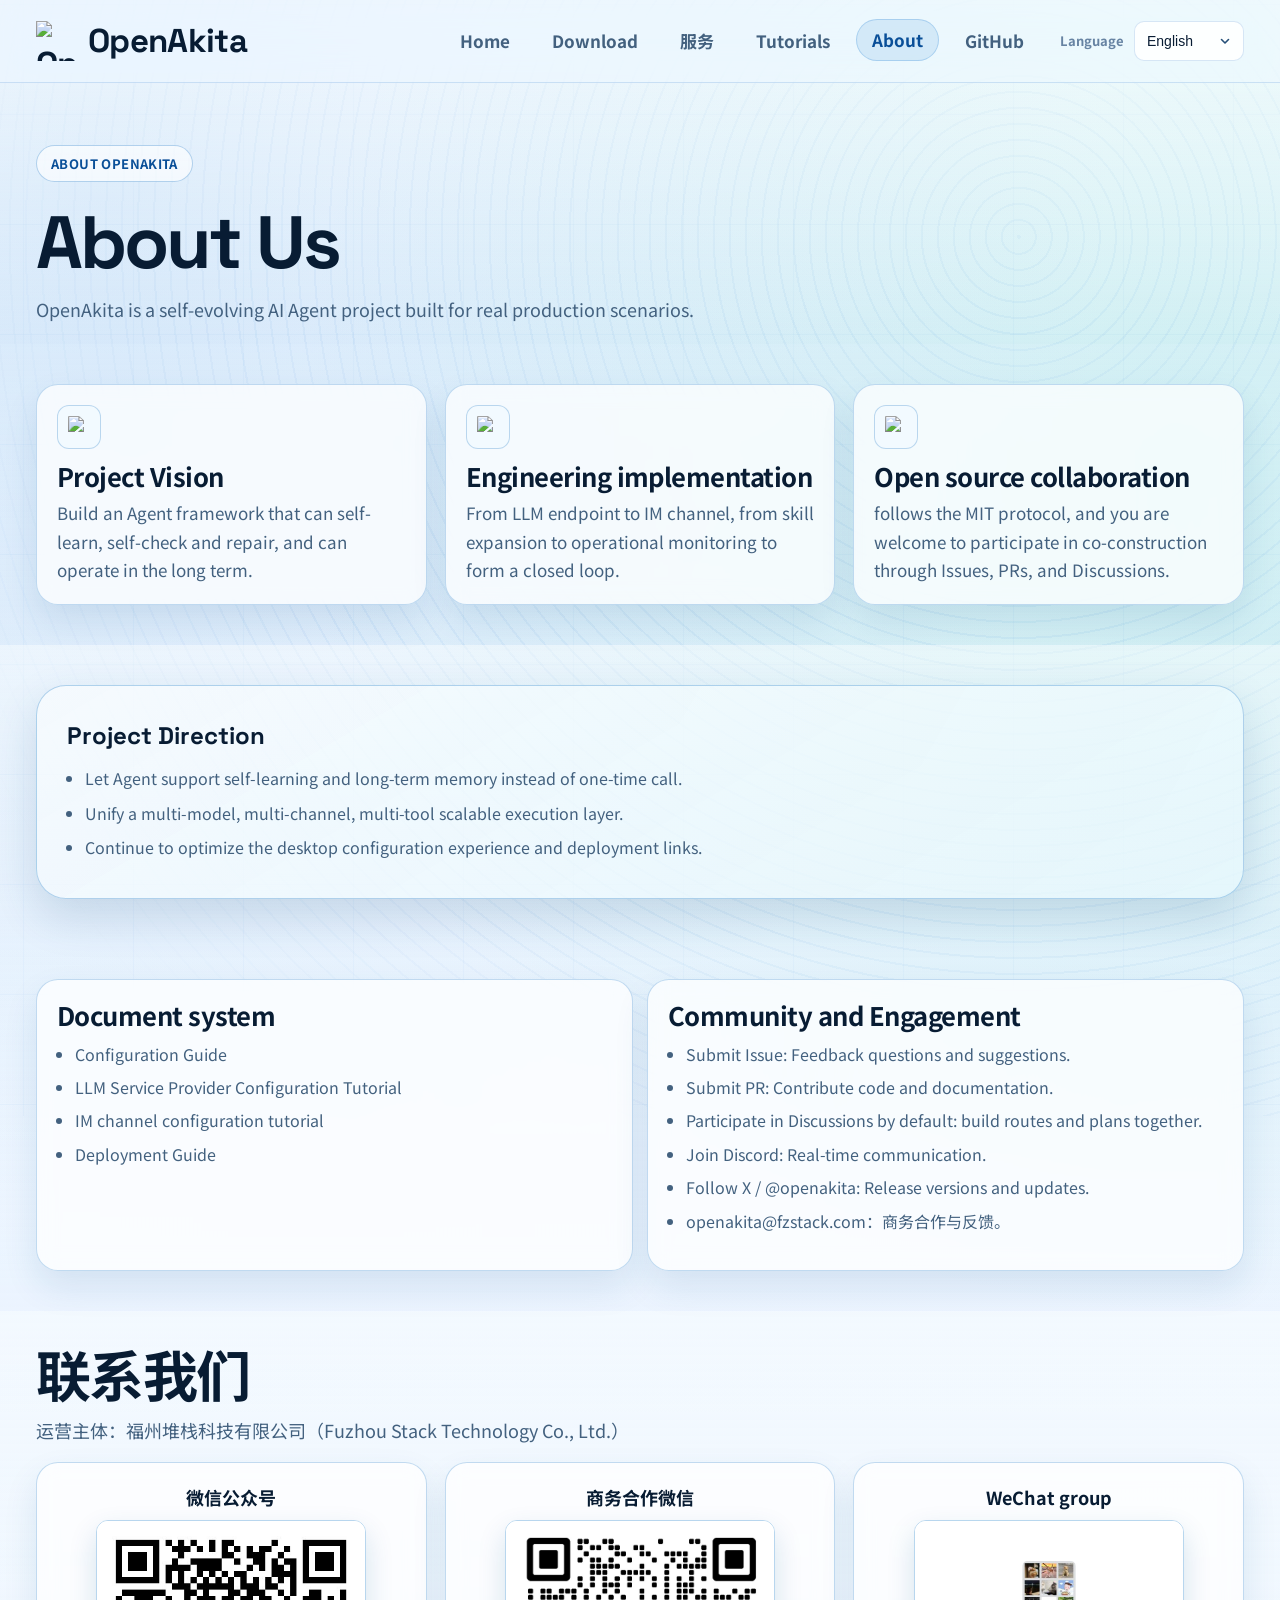
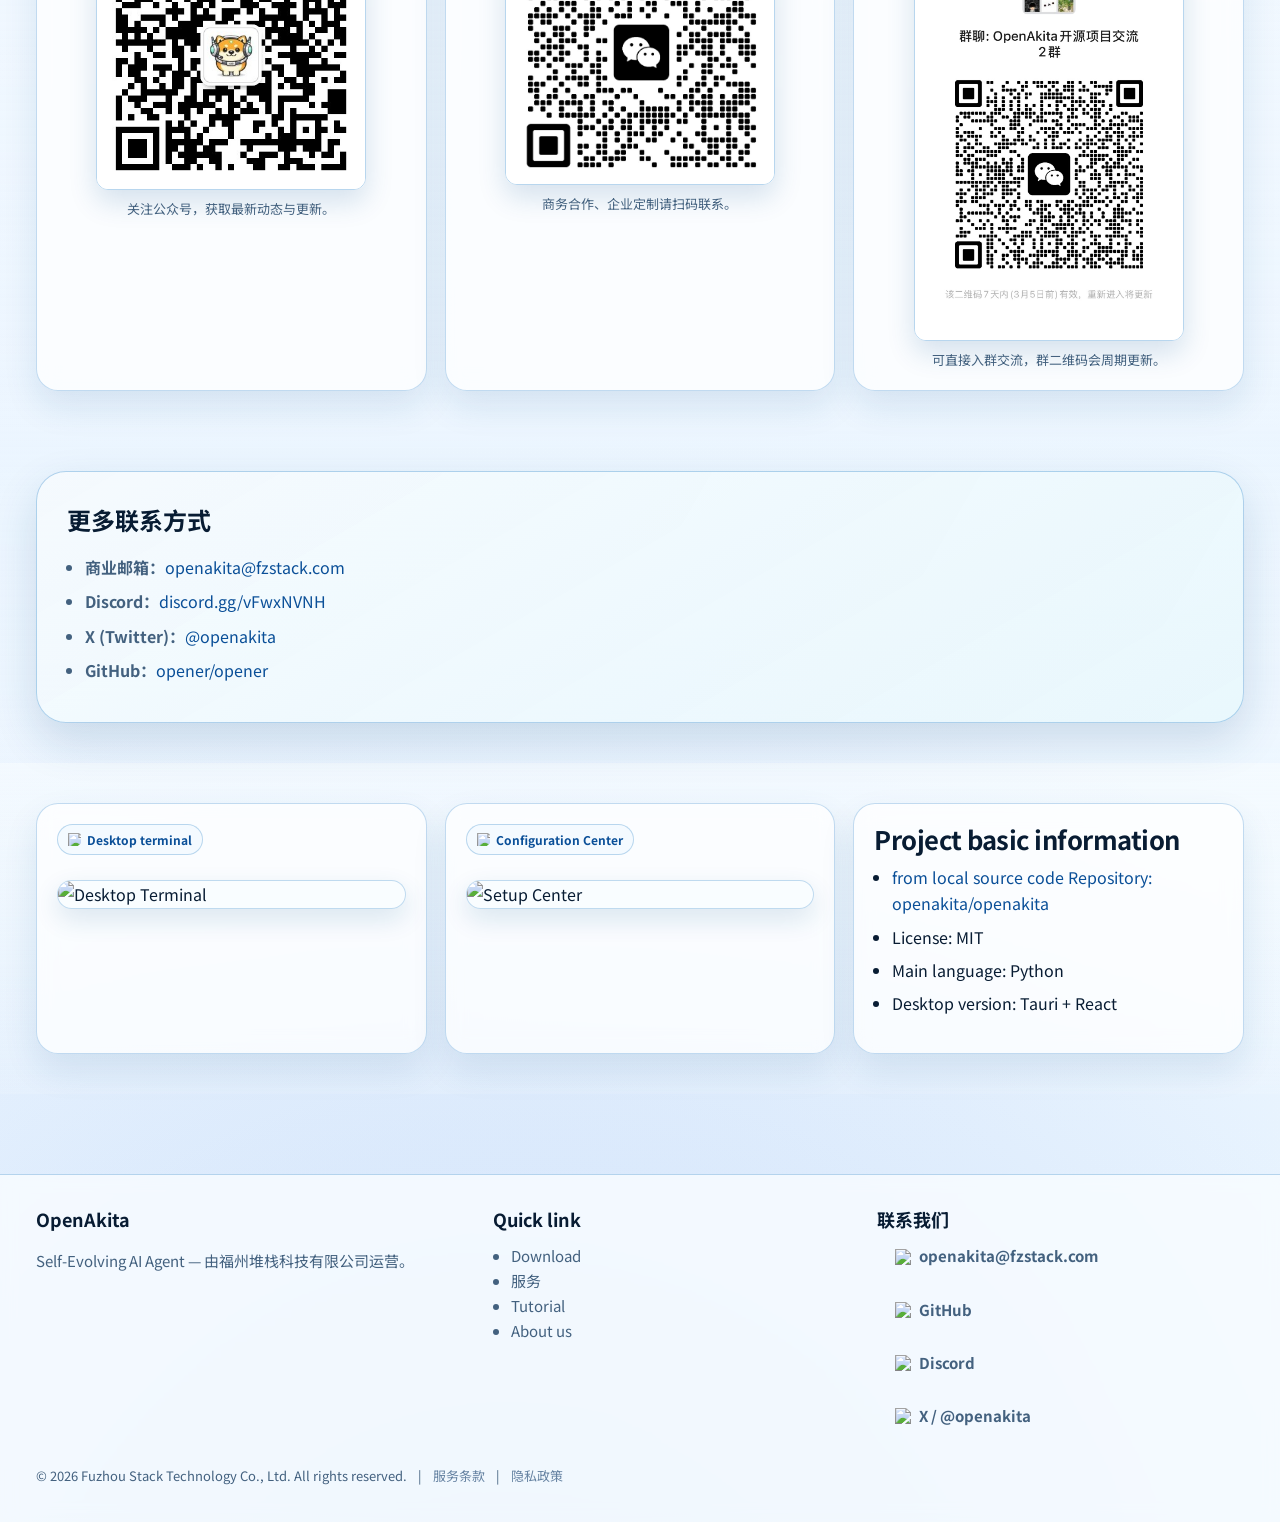
==== about/index.html @ 1293017a "feat: add services, terms, privacy pages and update site-wide nav/footer for trademark compliance Ma" ====
<!doctype html>
<html lang="zh-CN">
<head>
  <meta charset="utf-8" />
  <meta name="viewport" content="width=device-width, initial-scale=1" />
  <title>关于 OpenAkita - 自进化 AI Agent 项目</title>
  <meta name="description" content="OpenAkita 项目介绍：愿景、架构方向、开源协作方式与社区入口。由福州堆栈科技有限公司运营。" />
  <meta name="keywords" content="OpenAkita,关于我们,开源社区,Discord,X,微信,AI Agent,福州堆栈科技" />
  <meta name="robots" content="index,follow,max-image-preview:large" />
  <meta name="author" content="Fuzhou Stack Technology Co., Ltd." />
  <meta property="og:type" content="article" />
  <meta property="og:site_name" content="OpenAkita" />
  <meta property="og:title" content="关于 OpenAkita - 自进化 AI Agent 项目" />
  <meta property="og:description" content="项目愿景、工程方向、开源协作和社区联系方式。" />
  <meta property="og:url" content="https://openakita.ai/about/" />
  <meta property="og:image" content="https://openakita.ai/assets/img/logo.png" />
  <meta name="twitter:card" content="summary" />
  <meta name="twitter:title" content="About OpenAkita" />
  <meta name="twitter:description" content="Open-source self-evolving AI Agent framework and community channels." />
  <link rel="canonical" href="https://openakita.ai/about/" />
  <link rel="icon" href="../assets/img/logo.png" />
  <link rel="preconnect" href="https://fonts.googleapis.com" />
  <link rel="preconnect" href="https://fonts.gstatic.com" crossorigin />
  <link href="https://fonts.googleapis.com/css2?family=JetBrains+Mono:wght@400;500&family=Noto+Sans+SC:wght@400;500;600;700;800&family=Space+Grotesk:wght@500;600;700&display=swap" rel="stylesheet" />
  <link rel="stylesheet" href="../assets/css/styles.css" />
  <script type="application/ld+json">
    {
      "@context": "https://schema.org",
      "@type": "Organization",
      "name": "OpenAkita",
      "legalName": "Fuzhou Stack Technology Co., Ltd.",
      "url": "https://openakita.ai/",
      "email": "openakita@fzstack.com",
      "sameAs": [
        "https://github.com/openakita/openakita",
        "https://discord.gg/vFwxNVNH",
        "https://x.com/openakita"
      ]
    }
  </script>
</head>
<body data-page="about">
  <header class="site-header">
    <div class="container nav-inner">
      <a class="brand" href="/">
        <img src="../assets/img/logo.png" alt="OpenAkita" />
        <span>OpenAkita</span>
      </a>
      <button class="nav-toggle" aria-label="打开导航" aria-expanded="false">
        <img src="../assets/img/icons/menu.svg" alt="menu" />
      </button>
      <nav class="main-nav" aria-label="主导航">
        <a href="/" data-nav="home">首页</a>
        <a href="/download/" data-nav="download">下载</a>
        <a href="/services/" data-nav="services">服务</a>
        <a href="/tutorials/" data-nav="tutorials">教程</a>
        <a href="/about/" data-nav="about">关于我们</a>
        <a href="https://github.com/openakita/openakita" target="_blank" rel="noreferrer noopener">GitHub</a>
      </nav>
    </div>
  </header>

  <main>
    <section class="page-hero">
      <div class="container reveal">
        <div class="eyebrow">About OpenAkita</div>
        <h1>关于我们</h1>
        <p>OpenAkita 是一个自进化 AI Agent 项目，目标是让 Agent 在真实生产场景可部署、可协作、可持续进化。</p>
      </div>
    </section>

    <section>
      <div class="container card-grid">
        <article class="card reveal">
          <img class="card-icon" src="../assets/img/icons/llm.svg" alt="vision" />
          <h3>项目愿景</h3>
          <p>构建一个会自学习、会自检修复、长期可运营的 Agent 框架。</p>
        </article>
        <article class="card reveal">
          <img class="card-icon" src="../assets/img/icons/im.svg" alt="workflow" />
          <h3>工程化落地</h3>
          <p>从 LLM 端点到 IM 通道，从技能扩展到运行监控形成闭环。</p>
        </article>
        <article class="card reveal">
          <img class="card-icon" src="../assets/img/icons/github.svg" alt="opensource" />
          <h3>开源协作</h3>
          <p>遵循 MIT 协议，欢迎通过 Issue、PR、Discussions 参与共建。</p>
        </article>
      </div>
    </section>

    <section>
      <div class="container reveal">
        <div class="highlight-band">
          <h2 style="margin: 0; font-family: 'Space Grotesk', 'Noto Sans SC', sans-serif;">项目方向</h2>
          <ul>
            <li>让 Agent 支持自学习与长期记忆，而非一次性调用。</li>
            <li>统一多模型、多通道、多工具的可扩展执行层。</li>
            <li>持续优化桌面端配置体验与部署链路。</li>
          </ul>
        </div>
      </div>
    </section>

    <section>
      <div class="container two-col">
        <article class="card reveal">
          <h3>文档体系</h3>
          <ul class="feature-list">
            <li><a href="https://github.com/openakita/openakita/blob/main/docs/configuration-guide.md" target="_blank" rel="noreferrer noopener">配置指南</a></li>
            <li><a href="https://github.com/openakita/openakita/blob/main/docs/llm-provider-setup-tutorial.md" target="_blank" rel="noreferrer noopener">LLM 服务商配置教程</a></li>
            <li><a href="https://github.com/openakita/openakita/blob/main/docs/im-channel-setup-tutorial.md" target="_blank" rel="noreferrer noopener">IM 通道配置教程</a></li>
            <li><a href="https://github.com/openakita/openakita/blob/main/docs/deploy.md" target="_blank" rel="noreferrer noopener">部署指南</a></li>
          </ul>
        </article>
        <article class="card reveal">
          <h3>社区与参与</h3>
          <ul class="feature-list">
            <li><a href="https://github.com/openakita/openakita/issues" target="_blank" rel="noreferrer noopener">提交 Issue</a>：反馈问题与建议。</li>
            <li><a href="https://github.com/openakita/openakita/pulls" target="_blank" rel="noreferrer noopener">提交 PR</a>：贡献代码与文档。</li>
            <li><a href="https://github.com/openakita/openakita/discussions" target="_blank" rel="noreferrer noopener">参与 Discussions</a>：共建路线和方案。</li>
            <li><a href="https://discord.gg/vFwxNVNH" target="_blank" rel="noreferrer noopener">加入 Discord</a>：实时交流。</li>
            <li><a href="https://x.com/openakita" target="_blank" rel="noreferrer noopener">关注 X / @openakita</a>：发布版本和动态。</li>
            <li><a href="mailto:openakita@fzstack.com">openakita@fzstack.com</a>：商务合作与反馈。</li>
          </ul>
        </article>
      </div>
    </section>

    <section>
      <div class="container">
        <div class="section-head reveal">
          <h2>联系我们</h2>
          <p>运营主体：福州堆栈科技有限公司（Fuzhou Stack Technology Co., Ltd.）</p>
        </div>
        <div class="card-grid">
          <article class="card reveal qr-card">
            <h4>微信公众号</h4>
            <img class="qr-image" src="../assets/img/wx_fficial_accounts.jpg" alt="OpenAkita 微信公众号" loading="lazy" />
            <p>关注公众号，获取最新动态与更新。</p>
          </article>
          <article class="card reveal qr-card">
            <h4>商务合作微信</h4>
            <img class="qr-image" src="../assets/img/person_wechat.jpg" alt="OpenAkita 商务合作微信" loading="lazy" />
            <p>商务合作、企业定制请扫码联系。</p>
          </article>
          <article class="card reveal qr-card">
            <h4>微信群</h4>
            <img class="qr-image" src="../assets/img/wechat_group.jpg" alt="OpenAkita 微信群二维码" loading="lazy" />
            <p>可直接入群交流，群二维码会周期更新。</p>
          </article>
        </div>
      </div>
    </section>

    <section>
      <div class="container reveal">
        <div class="highlight-band">
          <h2 style="margin: 0 0 12px; font-family: 'Space Grotesk', 'Noto Sans SC', sans-serif;">更多联系方式</h2>
          <ul>
            <li><strong>商业邮箱：</strong><a href="mailto:openakita@fzstack.com" style="color: var(--primary-strong);">openakita@fzstack.com</a></li>
            <li><strong>Discord：</strong><a href="https://discord.gg/vFwxNVNH" target="_blank" rel="noreferrer noopener" style="color: var(--primary-strong);">discord.gg/vFwxNVNH</a></li>
            <li><strong>X (Twitter)：</strong><a href="https://x.com/openakita" target="_blank" rel="noreferrer noopener" style="color: var(--primary-strong);">@openakita</a></li>
            <li><strong>GitHub：</strong><a href="https://github.com/openakita/openakita" target="_blank" rel="noreferrer noopener" style="color: var(--primary-strong);">openakita/openakita</a></li>
          </ul>
        </div>
      </div>
    </section>

    <section>
      <div class="container card-grid">
        <article class="card reveal">
          <span class="badge"><img src="../assets/img/icons/book.svg" alt="preview" />桌面终端</span>
          <div class="media-frame" style="margin-top: 10px;">
            <img src="../assets/img/desktop_terminal.png" alt="Desktop Terminal" loading="lazy" />
          </div>
        </article>

        <article class="card reveal">
          <span class="badge"><img src="../assets/img/icons/book.svg" alt="preview" />配置中心</span>
          <div class="media-frame" style="margin-top: 10px;">
            <img src="../assets/img/setupcenter.png" alt="Setup Center" loading="lazy" />
          </div>
        </article>

        <article class="card reveal">
          <h3>项目基础信息</h3>
          <ul class="link-list">
            <li><a href="https://github.com/openakita/openakita" target="_blank" rel="noreferrer noopener">仓库：openakita/openakita</a></li>
            <li>许可协议：MIT</li>
            <li>主要语言：Python</li>
            <li>桌面端：Tauri + React</li>
          </ul>
        </article>
      </div>
    </section>
  </main>

  <footer class="site-footer">
    <div class="container footer-grid">
      <div>
        <h4>OpenAkita</h4>
        <p>Self-Evolving AI Agent — 由福州堆栈科技有限公司运营。</p>
      </div>
      <div>
        <h4>快速链接</h4>
        <ul>
          <li><a href="/download/">下载</a></li>
          <li><a href="/services/">服务</a></li>
          <li><a href="/tutorials/">教程</a></li>
          <li><a href="/about/">关于我们</a></li>
        </ul>
      </div>
      <div>
        <h4>联系我们</h4>
        <ul class="social-list">
          <li><a class="social-link" href="mailto:openakita@fzstack.com"><img src="../assets/img/icons/mail.svg" alt="Email" />openakita@fzstack.com</a></li>
          <li><a class="social-link" href="https://github.com/openakita/openakita" target="_blank" rel="noreferrer noopener"><img src="../assets/img/icons/github.svg" alt="GitHub" />GitHub</a></li>
          <li><a class="social-link" href="https://discord.gg/vFwxNVNH" target="_blank" rel="noreferrer noopener"><img src="../assets/img/icons/discord.svg" alt="Discord" />Discord</a></li>
          <li><a class="social-link" href="https://x.com/openakita" target="_blank" rel="noreferrer noopener"><img src="../assets/img/icons/x.svg" alt="X" />X / @openakita</a></li>
        </ul>
      </div>
    </div>
    <div class="container" style="margin-top: 16px; color: var(--text-muted); font-size: 13px;">
      &copy; <span data-current-year></span> Fuzhou Stack Technology Co., Ltd. All rights reserved.
      <span style="margin: 0 8px;">|</span>
      <a href="/terms/" style="color: var(--text-dim);">服务条款</a>
      <span style="margin: 0 8px;">|</span>
      <a href="/privacy/" style="color: var(--text-dim);">隐私政策</a>
    </div>
  </footer>

  <script src="../assets/js/motion.js"></script>
  <script src="../assets/js/main.js"></script>
</body>
</html>
---- assets/css/styles.css ----
:root {
  --bg-base: #eef6ff;
  --bg-soft: #f8fbff;
  --bg-card: rgba(255, 255, 255, 0.74);
  --bg-card-strong: rgba(255, 255, 255, 0.9);
  --line: rgba(102, 159, 214, 0.26);
  --line-strong: rgba(66, 140, 211, 0.48);
  --text: #081c33;
  --text-muted: #43617f;
  --text-dim: #6683a2;
  --primary: #0f6fcc;
  --primary-strong: #0a4f98;
  --accent: #00aab6;
  --accent-strong: #02828d;
  --success: #0f9d7f;
  --danger: #ca4f56;
  --radius-xs: 8px;
  --radius-sm: 12px;
  --radius-md: 16px;
  --radius-lg: 22px;
  --radius-xl: 30px;
  --shadow-soft: 0 18px 44px rgba(18, 74, 123, 0.16);
  --shadow-card: 0 16px 34px rgba(16, 78, 133, 0.11);
  --shadow-strong: 0 24px 58px rgba(12, 58, 104, 0.2);
  --container: min(1320px, calc(100% - 72px));
  --content-max: 920px;
}

* {
  box-sizing: border-box;
}

html,
body {
  margin: 0;
  padding: 0;
  min-height: 100%;
}

html {
  scroll-behavior: smooth;
  overflow-x: clip;
}

body {
  position: relative;
  overflow-x: clip;
  font-family: "Noto Sans SC", "PingFang SC", "Microsoft YaHei", sans-serif;
  line-height: 1.65;
  color: var(--text);
  background:
    radial-gradient(circle at 8% 6%, rgba(59, 143, 224, 0.22), transparent 32%),
    radial-gradient(circle at 92% 14%, rgba(17, 190, 173, 0.2), transparent 30%),
    radial-gradient(circle at 40% 108%, rgba(49, 108, 223, 0.2), transparent 34%),
    linear-gradient(168deg, #f5faff 0%, #e9f3ff 38%, #eef8ff 100%);
}

body::before,
body::after {
  content: "";
  position: fixed;
  pointer-events: none;
  inset: -24%;
}

body::before {
  z-index: -3;
  background:
    linear-gradient(rgba(50, 129, 207, 0.12) 1px, transparent 1px),
    linear-gradient(90deg, rgba(50, 129, 207, 0.12) 1px, transparent 1px);
  background-size: 110px 110px;
  opacity: 0.44;
  animation: globalGridShift 28s linear infinite;
}

body::after {
  z-index: -2;
  background: repeating-radial-gradient(circle at 70% 34%, rgba(49, 130, 212, 0.2) 0 2px, transparent 2px 16px);
  mask-image: radial-gradient(circle at 70% 34%, rgba(0, 0, 0, 0.85) 0 48%, transparent 74%);
  opacity: 0.46;
  animation: orbitLayerSpin 64s linear infinite;
}

.site-motion-canvas {
  position: fixed;
  inset: 0;
  width: 100%;
  height: 100%;
  pointer-events: none;
  z-index: -1;
  opacity: 0;
  transition: opacity 1s ease;
}

body.site-motion-ready .site-motion-canvas {
  opacity: 0.72;
}

a {
  color: inherit;
  text-decoration: none;
}

img {
  max-width: 100%;
  display: block;
}

.container {
  width: var(--container);
  margin: 0 auto;
}

.site-header {
  position: sticky;
  top: 0;
  z-index: 120;
  backdrop-filter: blur(16px) saturate(1.2);
  background: rgba(245, 251, 255, 0.72);
  border-bottom: 1px solid var(--line);
}

.nav-inner {
  min-height: 82px;
  display: flex;
  align-items: center;
  justify-content: space-between;
  gap: 20px;
}

.brand {
  display: inline-flex;
  align-items: center;
  gap: 12px;
  font-family: "Space Grotesk", "Noto Sans SC", sans-serif;
  font-size: 33px;
  letter-spacing: -0.02em;
  font-weight: 700;
}

.brand img {
  width: 40px;
  height: 40px;
}

.main-nav {
  display: flex;
  align-items: center;
  gap: 10px;
  margin-left: auto;
}

.main-nav a {
  display: inline-flex;
  align-items: center;
  justify-content: center;
  min-height: 42px;
  padding: 0 15px;
  border-radius: 999px;
  border: 1px solid transparent;
  font-size: 17px;
  color: var(--text-muted);
  font-weight: 700;
  transition: border-color 0.2s ease, background-color 0.2s ease, color 0.2s ease, transform 0.2s ease;
}

.main-nav a:hover,
.main-nav a.active {
  color: var(--primary-strong);
  background: rgba(16, 111, 198, 0.11);
  border-color: rgba(33, 125, 208, 0.24);
  transform: translateY(-1px);
}

.lang-switch {
  display: inline-flex;
  align-items: center;
  gap: 10px;
  margin-left: 10px;
}

.lang-label {
  font-size: 13px;
  color: var(--text-dim);
  font-weight: 700;
}

.lang-select {
  min-width: 110px;
  height: 40px;
  border-radius: 10px;
  border: 1px solid var(--line);
  background: rgba(255, 255, 255, 0.9);
  color: var(--text);
  font-size: 14px;
  padding: 0 36px 0 12px;
  appearance: none;
  -webkit-appearance: none;
  -moz-appearance: none;
  background-image: url("data:image/svg+xml,%3Csvg xmlns='http://www.w3.org/2000/svg' width='12' height='12' viewBox='0 0 12 12' fill='none'%3E%3Cpath d='M2.5 4.5L6 8l3.5-3.5' stroke='%23254f78' stroke-width='1.6' stroke-linecap='round' stroke-linejoin='round'/%3E%3C/svg%3E");
  background-repeat: no-repeat;
  background-position: right 12px center;
  background-size: 12px 12px;
}

.lang-select:focus {
  outline: 2px solid rgba(15, 111, 200, 0.25);
  outline-offset: 2px;
}

.nav-toggle {
  display: none;
  width: 44px;
  height: 44px;
  border-radius: 12px;
  border: 1px solid var(--line);
  background: rgba(255, 255, 255, 0.92);
  align-items: center;
  justify-content: center;
  cursor: pointer;
  padding: 0;
}

.nav-toggle img {
  width: 20px;
  height: 20px;
}

main {
  position: relative;
  z-index: 2;
  padding-bottom: 80px;
}

section {
  position: relative;
  padding: 40px 0;
}

main > section::before {
  content: "";
  position: absolute;
  left: 50%;
  top: 0;
  bottom: 0;
  width: 100vw;
  transform: translateX(-50%);
  pointer-events: none;
  z-index: -1;
}

main > section:nth-of-type(odd)::before {
  background: linear-gradient(180deg, rgba(251, 254, 255, 0.55), rgba(244, 250, 255, 0.2));
}

main > section:nth-of-type(even)::before {
  background: linear-gradient(180deg, rgba(237, 247, 255, 0.34), rgba(251, 254, 255, 0.14));
}

.hero {
  min-height: calc(100vh - 82px);
  padding: 22px 0 18px;
  display: flex;
  flex-direction: column;
  justify-content: center;
  overflow: hidden;
}

.hero::before,
.hero::after {
  content: "";
  position: absolute;
  pointer-events: none;
}

.hero::before {
  inset: -8% -6%;
  background:
    radial-gradient(circle at 12% 24%, rgba(47, 142, 230, 0.22), transparent 34%),
    radial-gradient(circle at 90% 20%, rgba(7, 178, 158, 0.18), transparent 30%);
}

.hero::after {
  left: -10%;
  right: -10%;
  bottom: -80px;
  height: 140px;
  background: linear-gradient(180deg, rgba(238, 247, 255, 0), rgba(238, 247, 255, 0.92));
}

.hero-bg {
  position: absolute;
  inset: 0;
  pointer-events: none;
  background:
    linear-gradient(rgba(56, 137, 216, 0.13) 1px, transparent 1px),
    linear-gradient(90deg, rgba(56, 137, 216, 0.13) 1px, transparent 1px);
  background-size: 150px 150px;
  opacity: 0.28;
  animation: heroGridPulse 20s linear infinite;
}

.hero-orbit {
  position: absolute;
  border-radius: 50%;
  pointer-events: none;
  border: 1px dashed rgba(36, 126, 216, 0.28);
  filter: drop-shadow(0 0 24px rgba(16, 100, 179, 0.2));
  translate: var(--parallax-x, 0px) var(--parallax-y, 0px);
}

.hero-orbit-a {
  width: min(960px, 78vw);
  height: min(960px, 78vw);
  right: -260px;
  top: -300px;
  animation: orbitLayerSpin 35s linear infinite;
}

.hero-orbit-b {
  width: min(1180px, 90vw);
  height: min(1180px, 90vw);
  right: -430px;
  top: -470px;
  border-color: rgba(0, 166, 166, 0.24);
  animation: orbitLayerSpinReverse 52s linear infinite;
}

.hero-grid {
  position: relative;
  z-index: 2;
  flex: 1;
  min-height: clamp(380px, 58vh, 640px);
  display: grid;
  grid-template-columns: 1fr;
  gap: 20px;
  align-content: center;
  align-items: center;
  justify-items: center;
  text-align: center;
}

.hero-main {
  max-width: none;
  width: 100%;
}

body[data-page="home"] .hero-main {
  display: flex;
  flex-direction: column;
  align-items: center;
  text-align: center;
}

.eyebrow {
  display: inline-flex;
  align-items: center;
  justify-content: center;
  border-radius: 999px;
  border: 1px solid rgba(20, 114, 194, 0.3);
  background: rgba(255, 255, 255, 0.63);
  color: var(--primary-strong);
  font-size: 13px;
  font-weight: 700;
  letter-spacing: 0.03em;
  text-transform: uppercase;
  padding: 7px 14px;
  margin-bottom: 10px;
}

.hero h1,
.page-hero h1 {
  margin: 16px 0;
  font-family: "Space Grotesk", "Noto Sans SC", sans-serif;
  font-size: clamp(48px, 7vw, 94px);
  line-height: 0.95;
  letter-spacing: -0.04em;
  max-width: 14ch;
  text-wrap: balance;
}

body[data-page="home"] .hero .container {
  width: var(--container);
}

body[data-page="home"] .hero-title-typing {
  max-width: none;
  width: 100%;
  max-width: min(1100px, 100%);
  display: flex;
  flex-direction: column;
  align-items: center;
  gap: 0.2em;
  font-family: "Noto Sans SC", "PingFang SC", "Microsoft YaHei", sans-serif;
  font-weight: 900;
  font-size-adjust: 0.62;
  font-size: clamp(46px, 6.5vw, 96px);
  line-height: 1;
  letter-spacing: -0.028em;
  color: #1c436b;
  text-shadow: 0 1px 0 rgba(255, 255, 255, 0.4);
  text-wrap: balance;
  margin: 18px 0 26px;
}

.hero-title-line {
  display: block;
  line-height: 1.08;
  width: 100%;
  text-align: center;
}

.hero-title-brand {
  white-space: nowrap;
  margin-bottom: 0.02em;
}

.hero-title-subline {
  margin-top: 0.02em;
  display: block;
  text-align: center;
  font-size: 0.78em;
  width: 100%;
  min-width: 0;
  box-sizing: border-box;
  padding-inline: clamp(8px, 1vw, 16px);
  white-space: normal !important;
  word-break: break-word !important;
  overflow-wrap: anywhere !important;
  max-width: 100%;
  line-height: 1.2;
}

#heroTypedTitle {
  display: inline;
  max-width: 100%;
  white-space: inherit !important;
  word-break: inherit !important;
  overflow-wrap: inherit !important;
  font-size: 1em;
  line-height: inherit;
  text-align: center;
}

.hero-slogan {
  min-height: 34px;
  margin: 8px 0 20px;
  font-family: "JetBrains Mono", "Consolas", monospace;
  font-size: clamp(14px, 1.2vw, 18px);
  color: var(--primary-strong);
  letter-spacing: 0.01em;
}

.typing-caret {
  display: inline-block;
  width: 1px;
  height: 1.05em;
  margin-left: 4px;
  vertical-align: -0.08em;
  background: var(--primary-strong);
  animation: typingCaretBlink 0.9s steps(1, end) infinite;
}

.hero-lead,
.page-hero p {
  margin: 0;
  color: var(--text-muted);
  font-size: clamp(17px, 1.8vw, 24px);
  max-width: 760px;
}

.hero-actions {
  margin-top: 24px;
  display: flex;
  flex-wrap: wrap;
  gap: 12px;
  justify-content: center;
}

body[data-page="home"] .hero-actions {
  justify-content: center;
}

.hero-kpis {
  margin-top: 20px;
  display: grid;
  grid-template-columns: repeat(4, minmax(0, 1fr));
  gap: 12px;
}

.kpi-item {
  min-height: 90px;
  border-radius: var(--radius-sm);
  border: 1px solid rgba(118, 176, 224, 0.48);
  background: rgba(255, 255, 255, 0.7);
  padding: 11px 13px;
  box-shadow: 0 10px 22px rgba(18, 91, 153, 0.1);
}

.kpi-item strong {
  display: block;
  font-family: "Space Grotesk", "Noto Sans SC", sans-serif;
  font-size: 28px;
  line-height: 1;
}

.kpi-item span {
  display: block;
  margin-top: 8px;
  color: var(--text-dim);
  font-size: 12px;
}

.btn {
  display: inline-flex;
  align-items: center;
  justify-content: center;
  gap: 8px;
  min-height: 46px;
  padding: 0 20px;
  border-radius: 999px;
  border: 1px solid transparent;
  font-size: 15px;
  font-weight: 700;
  transition: transform 0.2s ease, box-shadow 0.24s ease, border-color 0.24s ease, background-color 0.24s ease;
}

.btn img {
  width: 16px;
  height: 16px;
}

.btn-primary img,
.btn-accent img {
  filter: brightness(0) invert(1);
}

.btn:hover {
  transform: translateY(-2px);
}

.btn-primary {
  color: #fff;
  background: linear-gradient(135deg, #0d5eb5, #0b4e98);
  border-color: rgba(10, 69, 130, 0.68);
  box-shadow: 0 12px 30px rgba(12, 80, 146, 0.3);
}

.btn-primary:hover {
  box-shadow: 0 18px 36px rgba(12, 80, 146, 0.36);
}

.btn-secondary {
  color: var(--primary-strong);
  background: rgba(236, 246, 255, 0.8);
  border-color: rgba(68, 140, 210, 0.4);
  backdrop-filter: blur(6px);
}

.btn-secondary:hover {
  border-color: rgba(58, 130, 201, 0.58);
  background: rgba(231, 244, 255, 0.92);
}

.btn-accent {
  color: #fff;
  background: linear-gradient(135deg, #0d5eb5, #0b4e98);
  border-color: rgba(10, 69, 130, 0.68);
  box-shadow: 0 12px 30px rgba(12, 80, 146, 0.3);
}

.hero-scroll-hint {
  margin-top: 10px;
  display: flex;
  justify-content: center;
}

.hero-scroll-link {
  display: inline-flex;
  align-items: center;
  gap: 8px;
  border-radius: 999px;
  border: 1px solid rgba(72, 145, 215, 0.32);
  background: rgba(255, 255, 255, 0.62);
  color: var(--primary-strong);
  font-size: 14px;
  font-weight: 700;
  padding: 8px 14px;
  animation: scrollHintFloat 2.1s ease-in-out infinite;
}

.hero-scroll-link img {
  width: 14px;
  height: 14px;
  transform: rotate(90deg);
}

.hero-scroll-link:hover {
  border-color: rgba(43, 124, 203, 0.5);
}

.hero-panel {
  border-radius: var(--radius-xl);
  border: 1px solid rgba(120, 176, 222, 0.56);
  background: linear-gradient(145deg, rgba(255, 255, 255, 0.76), rgba(242, 249, 255, 0.8));
  backdrop-filter: blur(12px);
  box-shadow: var(--shadow-soft);
  padding: 28px;
}

.hero-panel h3 {
  margin: 0 0 12px;
  font-family: "Space Grotesk", "Noto Sans SC", sans-serif;
  font-size: clamp(30px, 2.6vw, 42px);
  line-height: 1;
  letter-spacing: -0.02em;
}

.hero-panel p {
  margin: 0;
  color: var(--text-muted);
  font-size: 20px;
  line-height: 1.6;
}

.release-link-wrap {
  margin-top: 12px;
}

.release-link {
  text-decoration: underline;
  text-underline-offset: 3px;
  color: var(--primary-strong);
  font-weight: 700;
}

.panel-note-title {
  margin-top: 18px !important;
  color: var(--text);
  font-size: 17px;
  font-weight: 800;
}

.panel-checklist {
  margin: 8px 0 0;
  padding-left: 18px;
  color: var(--text-muted);
  font-size: 14px;
}

.panel-checklist li {
  margin: 8px 0;
}

.page-hero {
  padding-top: 62px;
  padding-bottom: 20px;
}

.page-hero h1 {
  font-size: clamp(38px, 5.8vw, 74px);
  max-width: 18ch;
}

.page-hero p {
  font-size: clamp(16px, 1.4vw, 22px);
}

.section-head {
  margin-bottom: 16px;
}

.section-head h2 {
  margin: 0;
  font-family: "Space Grotesk", "Noto Sans SC", sans-serif;
  font-size: clamp(34px, 4.3vw, 62px);
  line-height: 1;
  letter-spacing: -0.03em;
}

.section-head p {
  margin: 10px 0 0;
  color: var(--text-muted);
  font-size: 18px;
}

.card-grid {
  display: grid;
  grid-template-columns: repeat(3, minmax(0, 1fr));
  gap: 18px;
}
.card-stack {
  display: flex;
  flex-direction: column;
  gap: 18px;
}

.card,
.highlight-band,
.hero-panel {
  position: relative;
  overflow: hidden;
  --glow-x: 50%;
  --glow-y: 50%;
}

.card::after,
.highlight-band::after,
.hero-panel::after {
  content: "";
  position: absolute;
  inset: -1px;
  pointer-events: none;
  border-radius: inherit;
  background: radial-gradient(560px circle at var(--glow-x) var(--glow-y), rgba(116, 190, 255, 0.28), transparent 68%);
  opacity: 0;
  transition: opacity 0.3s ease;
}

.card.is-interacting::after,
.highlight-band.is-interacting::after,
.hero-panel.is-interacting::after {
  opacity: 1;
}

.card {
  border-radius: var(--radius-lg);
  border: 1px solid rgba(122, 176, 221, 0.45);
  background: var(--bg-card);
  backdrop-filter: blur(10px);
  box-shadow: var(--shadow-card);
  padding: 20px;
  transition: transform 0.24s ease, box-shadow 0.26s ease, border-color 0.26s ease;
}

.card:hover {
  transform: translateY(-6px);
  border-color: rgba(67, 145, 218, 0.54);
  box-shadow: 0 24px 44px rgba(14, 77, 132, 0.2);
}

.card h3 {
  margin: 0 0 8px;
  font-size: clamp(24px, 2vw, 31px);
  line-height: 1.18;
  letter-spacing: -0.02em;
}

.card p {
  margin: 0;
  font-size: 17px;
  color: var(--text-muted);
}

.card .meta {
  margin-top: 12px;
  color: var(--primary-strong);
  font-size: 14px;
  font-weight: 700;
}

.card .actions {
  margin-top: 16px;
  display: flex;
  flex-wrap: wrap;
  gap: 10px;
}

.card-icon {
  width: 44px;
  height: 44px;
  padding: 10px;
  border-radius: 12px;
  border: 1px solid rgba(119, 173, 219, 0.46);
  background: rgba(242, 250, 255, 0.9);
  margin-bottom: 12px;
}

.highlight-band {
  border-radius: var(--radius-xl);
  border: 1px solid rgba(111, 171, 218, 0.52);
  background:
    linear-gradient(150deg, rgba(255, 255, 255, 0.76), rgba(238, 249, 255, 0.72)),
    linear-gradient(120deg, rgba(94, 183, 242, 0.14), rgba(86, 227, 206, 0.12));
  box-shadow: var(--shadow-soft);
  padding: 30px;
}

.highlight-band ul {
  margin: 10px 0 0;
  padding-left: 18px;
  color: var(--text-muted);
}

.highlight-band li {
  margin: 8px 0;
}

.quickstart-band {
  display: grid;
  grid-template-columns: minmax(0, 1.08fr) minmax(0, 0.92fr);
  gap: 20px;
  align-items: center;
}

.quickstart-title {
  margin: 0;
  font-family: "Space Grotesk", "Noto Sans SC", sans-serif;
  font-size: clamp(34px, 4.4vw, 62px);
  line-height: 1;
  letter-spacing: -0.03em;
}

.quickstart-list {
  margin: 14px 0 0;
  padding-left: 20px;
  display: grid;
  gap: 10px;
}

.quickstart-list li {
  color: var(--text-muted);
  font-size: 17px;
}

.quickstart-list strong {
  color: var(--text);
  font-size: 18px;
  margin-right: 6px;
}

.quickstart-media {
  min-height: 390px;
  border-radius: var(--radius-lg);
  border: 1px solid rgba(116, 170, 216, 0.52);
  background: rgba(247, 252, 255, 0.9);
  overflow: hidden;
}

.quickstart-media img {
  width: 100%;
  height: 100%;
  object-fit: cover;
  object-position: center top;
}

.media-frame {
  border-radius: var(--radius-md);
  border: 1px solid rgba(122, 175, 220, 0.45);
  background: rgba(248, 253, 255, 0.86);
  overflow: hidden;
  box-shadow: 0 10px 26px rgba(14, 84, 145, 0.14);
}

.home-feature-grid .card {
  min-height: 210px;
}

.home-link-grid .card {
  min-height: 250px;
}

.notice {
  border-left: 4px solid var(--accent);
  border-radius: var(--radius-sm);
  padding: 12px 14px;
  margin: 14px 0;
  background: rgba(219, 251, 245, 0.72);
  color: #095f5e;
}

.tutorial-section .notice {
  margin: 20px 0;
}

.tutorial-section .table-wrap {
  margin: 20px 0;
}

.table-wrap {
  overflow-x: auto;
  border-radius: var(--radius-md);
  border: 1px solid rgba(120, 177, 223, 0.46);
  background: rgba(255, 255, 255, 0.84);
  box-shadow: 0 10px 24px rgba(15, 80, 137, 0.12);
}

table {
  width: 100%;
  border-collapse: collapse;
  min-width: 700px;
}

th,
td {
  text-align: left;
  padding: 12px 13px;
  border-bottom: 1px solid rgba(136, 187, 228, 0.24);
  font-size: 15px;
}

th {
  background: rgba(228, 242, 255, 0.86);
  color: var(--primary-strong);
  font-weight: 800;
}

.code-block {
  position: relative;
  border-radius: var(--radius-md);
  border: 1px solid rgba(100, 153, 201, 0.44);
  background: linear-gradient(160deg, #f4f9ff 0%, #e9f3ff 100%);
  color: #153752;
  padding: 14px;
  font-family: "JetBrains Mono", "Consolas", monospace;
  font-size: 13px;
  line-height: 1.6;
  overflow-x: auto;
}

.code-block code {
  white-space: pre;
}

.code-copy-btn {
  position: absolute;
  top: 8px;
  right: 8px;
  border-radius: 999px;
  border: 1px solid rgba(117, 175, 222, 0.52);
  background: rgba(255, 255, 255, 0.88);
  color: var(--primary-strong);
  font-size: 12px;
  font-weight: 700;
  padding: 4px 12px;
  cursor: pointer;
  opacity: 0;
  transition: opacity 0.2s ease;
  pointer-events: none;
}

.code-block:hover .code-copy-btn {
  opacity: 1;
  pointer-events: auto;
}

.code-copy-btn:hover {
  border-color: rgba(68, 146, 218, 0.56);
}

.code-copy-btn[data-state="copied"],
.code-copy-btn[data-state="failed"] {
  opacity: 1;
  pointer-events: auto;
}

.code-copy-btn[data-state="copied"] {
  border-color: rgba(41, 180, 143, 0.52);
  color: #0f8d6a;
  background: rgba(230, 255, 247, 0.9);
}

.code-copy-btn[data-state="failed"] {
  border-color: rgba(208, 104, 104, 0.52);
  color: #a63d40;
  background: rgba(255, 244, 244, 0.9);
}

.platform-grid {
  margin-top: 14px;
  display: grid;
  gap: 10px;
}

.platform-link {
  display: flex;
  align-items: center;
  gap: 10px;
  border-radius: 12px;
  border: 1px solid rgba(116, 171, 218, 0.42);
  background: rgba(247, 253, 255, 0.84);
  padding: 11px 12px;
  transition: border-color 0.22s ease, transform 0.22s ease, background-color 0.22s ease;
}

.platform-link:hover {
  transform: translateY(-2px);
  border-color: rgba(76, 146, 216, 0.5);
  background: rgba(255, 255, 255, 0.96);
}

/* Recommended platform (auto-detected OS) */
.platform-link.recommended {
  border-color: rgba(25, 118, 210, 0.7);
  background: rgba(227, 242, 253, 0.9);
  box-shadow: 0 0 0 2px rgba(25, 118, 210, 0.15);
  position: relative;
  transform: scale(1.03);
}
.platform-link.recommended::after {
  content: "\63a8\8350";
  position: absolute;
  top: -8px;
  right: 10px;
  background: #1976d2;
  color: #fff;
  font-size: 10px;
  padding: 1px 8px;
  border-radius: 8px;
  font-weight: 600;
}

/* ── Download channel sections ── */
.download-channel {
  padding: 20px;
  border-radius: 12px;
  border: 1px solid var(--border, #e0e0e0);
  background: var(--bg-alt, #f8f9fa);
}
.channel-header {
  display: flex;
  align-items: center;
  gap: 10px;
  flex-wrap: wrap;
  margin-bottom: 14px;
}
.channel-badge {
  display: inline-block;
  padding: 3px 12px;
  border-radius: 20px;
  font-size: 12px;
  font-weight: 700;
  letter-spacing: 0.02em;
}
.channel-dev {
  background: linear-gradient(135deg, #1976d2, #2196f3);
  color: #fff;
}
.channel-release {
  background: linear-gradient(135deg, #2e7d32, #43a047);
  color: #fff;
}
.channel-version {
  font-size: 14px;
  font-weight: 600;
  color: var(--text, #1a1a1a);
}
.channel-date {
  font-size: 12px;
  color: var(--text-muted, #888);
}
.channel-buttons {
  margin-bottom: 12px;
}
.download-btn {
  display: inline-flex;
  flex-direction: column;
  align-items: center;
  gap: 2px;
  padding: 14px 36px;
  border-radius: 10px;
  font-weight: 600;
  text-decoration: none;
  transition: transform 0.2s, box-shadow 0.2s;
  cursor: pointer;
}
.download-btn:hover {
  transform: translateY(-2px);
}
.download-btn-primary {
  background: linear-gradient(135deg, #0d5eb5, #1976d2);
  color: #fff;
  box-shadow: 0 6px 20px rgba(13, 94, 181, 0.3);
}
.download-btn-primary:hover {
  box-shadow: 0 10px 28px rgba(13, 94, 181, 0.4);
}
.download-btn-release {
  background: linear-gradient(135deg, #2e7d32, #388e3c);
  color: #fff;
  box-shadow: 0 6px 20px rgba(46, 125, 50, 0.3);
}
.download-btn-release:hover {
  box-shadow: 0 10px 28px rgba(46, 125, 50, 0.4);
}
.download-btn-os {
  font-size: 15px;
}
.download-btn-meta {
  font-size: 11px;
  opacity: 0.85;
}
.channel-platforms {
  display: flex;
  gap: 8px;
  flex-wrap: wrap;
  font-size: 12px;
}
.channel-platforms a {
  color: var(--primary, #1976d2);
  text-decoration: none;
  padding: 4px 10px;
  border-radius: 6px;
  border: 1px solid var(--border, #e0e0e0);
  background: rgba(255,255,255,0.8);
  transition: background 0.2s, border-color 0.2s;
}
.channel-platforms a:hover {
  background: rgba(25, 118, 210, 0.08);
  border-color: rgba(25, 118, 210, 0.4);
}

.platform-icon {
  width: 32px;
  height: 32px;
  border-radius: 8px;
  border: 1px solid rgba(113, 169, 216, 0.48);
  background: rgba(239, 248, 255, 0.92);
  display: inline-flex;
  align-items: center;
  justify-content: center;
  flex-shrink: 0;
}

.platform-icon img {
  width: 16px;
  height: 16px;
}

.platform-meta {
  min-width: 0;
  display: grid;
  gap: 2px;
}

.platform-meta strong {
  font-size: 14px;
  color: var(--text);
}

.platform-meta span {
  color: var(--text-dim);
  font-size: 12px;
  white-space: nowrap;
  overflow: hidden;
  text-overflow: ellipsis;
}

.step-list {
  display: grid;
  gap: 12px;
}

.step {
  display: grid;
  grid-template-columns: 44px 1fr;
  gap: 12px;
  border-radius: var(--radius-md);
  border: 1px solid rgba(118, 176, 223, 0.44);
  background: rgba(255, 255, 255, 0.86);
  padding: 14px;
}

.step .index {
  width: 44px;
  height: 44px;
  border-radius: 50%;
  border: 1px solid rgba(73, 146, 215, 0.45);
  background: rgba(232, 244, 255, 0.95);
  color: var(--primary-strong);
  font-family: "Space Grotesk", "Noto Sans SC", sans-serif;
  font-size: 22px;
  font-weight: 700;
  display: flex;
  align-items: center;
  justify-content: center;
}

.step h4 {
  margin: 2px 0 5px;
  font-size: 22px;
}

.step p {
  margin: 0;
  color: var(--text-muted);
  font-size: 16px;
}

.tutorial-shell {
  display: grid;
  grid-template-columns: 264px 1fr;
  gap: 20px;
  align-items: start;
}

.side-nav {
  position: sticky;
  top: 98px;
  border-radius: var(--radius-lg);
  border: 1px solid rgba(119, 177, 223, 0.46);
  background: rgba(255, 255, 255, 0.82);
  backdrop-filter: blur(10px);
  padding: 14px;
  box-shadow: 0 14px 30px rgba(16, 85, 146, 0.12);
}

.side-nav h3 {
  margin: 2px 0 10px;
  font-size: 20px;
}

.side-nav a {
  display: block;
  padding: 8px 9px;
  border-radius: 9px;
  color: var(--text-muted);
  font-size: 15px;
}

.side-nav a:hover {
  background: rgba(237, 247, 255, 0.92);
  color: var(--primary-strong);
}

.tutorial-section {
  margin-top: 16px;
  scroll-margin-top: 104px;
}

section[id] {
  scroll-margin-top: 104px;
}

.tutorial-section h2,
.tutorial-section h3 {
  letter-spacing: -0.02em;
}

.tutorial-grid {
  display: grid;
  grid-template-columns: repeat(2, minmax(0, 1fr));
  gap: 14px;
  margin-top: 12px;
}

.tutorial-panel {
  border-radius: var(--radius-md);
  border: 1px solid rgba(119, 175, 220, 0.45);
  background: rgba(255, 255, 255, 0.84);
  padding: 13px;
}

.tutorial-panel h4 {
  margin: 0 0 6px;
  font-size: 17px;
}

.tutorial-panel p {
  margin: 0;
  color: var(--text-muted);
  font-size: 14px;
}

.tutorial-link-panel {
  display: block;
  border-radius: var(--radius-md);
  text-decoration: none;
  color: inherit;
  transition: transform 0.2s ease;
  width: 100%;
  padding: 0;
  border: 0;
  background: transparent;
  text-align: left;
  cursor: pointer;
}

.tutorial-link-panel:hover {
  transform: translateY(-2px);
}

.tutorial-link-panel:hover .tutorial-panel {
  border-color: rgba(43, 124, 203, 0.62);
}

.tutorial-link-panel:focus-visible {
  outline: 2px solid rgba(43, 124, 203, 0.6);
  outline-offset: 2px;
}

.tutorial-link-panel .tutorial-panel {
  position: relative;
  padding-right: 52px;
}

.tutorial-link-arrow {
  position: absolute;
  top: 50%;
  right: 14px;
  transform: translateY(-50%);
  display: inline-flex;
  align-items: center;
  justify-content: center;
}

.tutorial-link-arrow img {
  width: 14px;
  height: 14px;
}

.setup-drawer-backdrop {
  position: fixed;
  inset: 0;
  background: rgba(10, 30, 54, 0.44);
  opacity: 0;
  pointer-events: none;
  transition: opacity 0.24s ease;
  z-index: 70;
}

.setup-drawer-backdrop.is-open {
  opacity: 1;
  pointer-events: auto;
}

.setup-drawer {
  position: fixed;
  top: 0;
  left: 0;
  height: 100vh;
  width: min(94vw, 1180px);
  background: linear-gradient(180deg, rgba(247, 252, 255, 0.99), rgba(239, 248, 255, 0.98));
  border-right: 1px solid rgba(117, 175, 221, 0.46);
  box-shadow: 18px 0 52px rgba(8, 50, 90, 0.22);
  transform: translateX(-104%);
  transition: transform 0.28s ease;
  z-index: 71;
  display: grid;
  grid-template-rows: auto 1fr;
}

.setup-drawer.is-open {
  transform: translateX(0);
}

.setup-drawer-head {
  display: flex;
  align-items: center;
  justify-content: space-between;
  gap: 14px;
  padding: 16px 18px;
  border-bottom: 1px solid rgba(117, 175, 221, 0.35);
  background: rgba(252, 255, 255, 0.85);
}

.setup-drawer-title {
  margin: 0;
  font-size: 22px;
}

.setup-drawer-close {
  width: 38px;
  height: 38px;
  border-radius: 10px;
  border: 1px solid rgba(117, 175, 221, 0.56);
  background: rgba(255, 255, 255, 0.95);
  color: var(--primary-strong);
  font-size: 24px;
  line-height: 1;
  cursor: pointer;
}

.setup-drawer-body {
  min-height: 0;
  display: grid;
  grid-template-columns: 230px minmax(0, 1fr);
}

.setup-drawer-nav {
  border-right: 1px solid rgba(117, 175, 221, 0.3);
  padding: 14px 12px;
  overflow: auto;
  background: rgba(243, 250, 255, 0.85);
}

.setup-drawer-nav a {
  display: block;
  border-radius: 10px;
  padding: 9px 10px;
  color: var(--primary-strong);
  text-decoration: none;
  font-weight: 700;
  margin-bottom: 6px;
}

.setup-drawer-nav a:hover {
  background: rgba(221, 239, 255, 0.9);
}

.setup-drawer-nav a.setup-nav-l1 {
  font-size: 14px;
  font-weight: 800;
}

.setup-drawer-nav a.setup-nav-l2 {
  font-size: 13px;
  font-weight: 700;
  padding-left: 18px;
  color: #2f577b;
}

.setup-drawer-nav a.setup-nav-l3 {
  font-size: 12px;
  font-weight: 600;
  padding-left: 28px;
  color: #476b8e;
}

.setup-drawer-content {
  min-height: 0;
  overflow: auto;
  padding: 16px;
}

.setup-drawer-content section {
  scroll-margin-top: 12px;
  margin-bottom: 18px;
}

.setup-drawer-content h3 {
  margin: 0 0 10px;
  font-size: 26px;
  line-height: 1.15;
  letter-spacing: -0.02em;
  color: var(--text);
}

.setup-drawer-content h4 {
  margin: 0 0 8px;
  font-size: 20px;
  line-height: 1.2;
  color: var(--primary-strong);
}

.setup-drawer-content h5 {
  margin: 0 0 6px;
  font-size: 16px;
  line-height: 1.3;
  color: #385d81;
}

.setup-drawer-content .tutorial-shot {
  margin: 14px 0 18px;
}

.setup-drawer-open {
  overflow: hidden;
}

@media (max-width: 900px) {
  .setup-drawer {
    width: 100vw;
    max-width: 100vw;
  }

  .setup-drawer-body {
    grid-template-columns: 1fr;
    grid-template-rows: auto 1fr;
  }

  .setup-drawer-nav {
    border-right: 0;
    border-bottom: 1px solid rgba(117, 175, 221, 0.3);
    display: flex;
    gap: 6px;
    overflow-x: auto;
    padding: 10px 12px;
  }

  .setup-drawer-nav a {
    white-space: nowrap;
    margin-bottom: 0;
  }
}

.image-placeholder {
  margin-top: 10px;
  border-radius: 14px;
  border: 1px dashed rgba(65, 141, 211, 0.56);
  background:
    linear-gradient(145deg, rgba(245, 252, 255, 0.95), rgba(233, 246, 255, 0.88)),
    repeating-linear-gradient(45deg, rgba(49, 129, 206, 0.06), rgba(49, 129, 206, 0.06) 12px, rgba(49, 129, 206, 0.02) 12px, rgba(49, 129, 206, 0.02) 24px);
  min-height: 210px;
  padding: 14px;
  display: grid;
  place-content: center;
  text-align: center;
  color: var(--text-dim);
}

.image-placeholder strong {
  display: block;
  color: var(--primary-strong);
  font-size: 17px;
  margin-bottom: 4px;
}

.image-placeholder span {
  font-size: 13px;
}

.tutorial-shot {
  margin: 20px 0;
  border-radius: 14px;
  border: 1px solid rgba(119, 175, 220, 0.45);
  background: rgba(255, 255, 255, 0.9);
  overflow: hidden;
}

.tutorial-shot img {
  display: block;
  width: 100%;
  height: auto;
  background: #f3f8fc;
}

.tutorial-shot figcaption {
  padding: 10px 12px;
  font-size: 13px;
  color: var(--text-dim);
  border-top: 1px solid rgba(119, 175, 220, 0.32);
}

.feature-list,
.checklist,
.link-list {
  margin-top: 10px;
  padding-left: 18px;
}

.feature-list,
.checklist {
  color: var(--text-muted);
}

.feature-list li,
.checklist li,
.link-list li {
  margin: 7px 0;
}

.link-list a {
  color: var(--primary-strong);
}

.faq-list {
  margin-top: 12px;
  display: grid;
  gap: 10px;
}

.faq-item {
  border-radius: 12px;
  border: 1px solid rgba(120, 173, 218, 0.46);
  background: rgba(255, 255, 255, 0.84);
  padding: 12px;
}

.faq-item h4 {
  margin: 0 0 4px;
  font-size: 15px;
}

.faq-item p {
  margin: 0;
  color: var(--text-muted);
  font-size: 14px;
}

.video-block {
  border-radius: var(--radius-md);
  border: 1px dashed rgba(84, 155, 219, 0.56);
  background: rgba(244, 251, 255, 0.86);
  padding: 16px;
}

.video-embed {
  position: relative;
  width: 100%;
  aspect-ratio: 16 / 9;
  border-radius: var(--radius-sm);
  border: 1px solid rgba(117, 175, 221, 0.44);
  background: linear-gradient(150deg, #f4fbff, #e6f2ff);
  color: var(--text-dim);
  display: flex;
  align-items: center;
  justify-content: center;
  text-align: center;
  padding: 20px;
  overflow: hidden;
}

.video-embed iframe {
  width: 100%;
  height: 100%;
  border: 0;
}

.two-col {
  display: grid;
  grid-template-columns: repeat(2, minmax(0, 1fr));
  gap: 14px;
}

.badge {
  display: inline-flex;
  align-items: center;
  gap: 6px;
  border-radius: 999px;
  border: 1px solid rgba(114, 172, 218, 0.46);
  background: rgba(243, 250, 255, 0.9);
  color: var(--primary-strong);
  font-size: 12px;
  font-weight: 700;
  padding: 5px 10px;
}

.badge img {
  width: 13px;
  height: 13px;
}

.social-list {
  list-style: none;
  margin: 10px 0 0;
  padding: 0;
  display: grid;
  gap: 8px;
}

.social-list li {
  margin: 0;
}

.social-link {
  display: inline-flex;
  align-items: center;
  gap: 8px;
  color: var(--text);
  font-weight: 700;
}

.social-link img {
  width: 16px;
  height: 16px;
}

.contact-grid {
  display: grid;
  grid-template-columns: repeat(2, minmax(0, 1fr));
  gap: 14px;
}

.qr-card {
  text-align: center;
}

.qr-card h4 {
  margin: 0 0 8px;
  font-size: 18px;
}

.qr-card p {
  margin: 8px 0 0;
  color: var(--text-muted);
  font-size: 13px;
}

.qr-image {
  margin: 0 auto;
  width: min(100%, 270px);
  border-radius: 12px;
  border: 1px solid rgba(112, 172, 220, 0.48);
  box-shadow: 0 12px 28px rgba(15, 83, 143, 0.16);
}

.site-footer {
  position: relative;
  z-index: 2;
  border-top: 1px solid rgba(111, 170, 217, 0.48);
  background: rgba(249, 253, 255, 0.8);
  backdrop-filter: blur(8px);
  padding: 30px 0 36px;
}

.footer-grid {
  display: grid;
  grid-template-columns: 1.2fr 1fr 1fr;
  gap: 16px;
}

.footer-grid h4 {
  margin: 0 0 10px;
  font-size: 18px;
}

.footer-grid p,
.footer-grid li,
.footer-grid a {
  color: var(--text-muted);
  font-size: 15px;
}

.footer-grid ul {
  margin: 0;
  padding-left: 18px;
}

.reveal {
  opacity: 0;
  transform: translateY(24px);
  transition: opacity 0.52s ease, transform 0.52s ease;
}

.reveal.is-visible {
  opacity: 1;
  transform: translateY(0);
}

body[data-page="home"] .home-section .reveal {
  opacity: 0;
  transform: translateY(46px) scale(0.9);
  filter: blur(3px);
  transition:
    opacity 0.58s ease,
    transform 0.74s cubic-bezier(0.16, 1, 0.3, 1),
    filter 0.58s ease;
  transition-delay: var(--reveal-delay, 0ms);
}

body[data-page="home"] .home-section .reveal.is-visible {
  opacity: 1;
  transform: translateY(0) scale(1);
  filter: blur(0);
}

@keyframes globalGridShift {
  0% {
    transform: translate3d(0, 0, 0);
    background-position: 0 0, 0 0;
  }
  50% {
    transform: translate3d(1.2%, 0.7%, 0);
    background-position: 22px 14px, 22px 14px;
  }
  100% {
    transform: translate3d(0, 0, 0);
    background-position: 0 0, 0 0;
  }
}

@keyframes orbitLayerSpin {
  from { transform: rotate(0deg); }
  to { transform: rotate(360deg); }
}

@keyframes orbitLayerSpinReverse {
  from { transform: rotate(360deg); }
  to { transform: rotate(0deg); }
}

@keyframes heroGridPulse {
  0%,
  100% {
    opacity: 0.24;
    transform: translateX(0);
  }
  50% {
    opacity: 0.35;
    transform: translateX(-10px);
  }
}

@keyframes typingCaretBlink {
  0%,
  49% {
    opacity: 1;
  }
  50%,
  100% {
    opacity: 0;
  }
}

@keyframes scrollHintFloat {
  0%,
  100% {
    transform: translateY(0);
  }
  50% {
    transform: translateY(5px);
  }
}

@media (max-width: 1200px) {
  :root {
    --container: min(1320px, calc(100% - 56px));
  }

  .hero h1 {
    font-size: clamp(42px, 6.6vw, 78px);
    line-height: 0.98;
  }

  .hero-lead,
  .page-hero p {
    font-size: clamp(16px, 1.6vw, 20px);
  }

  .hero-panel p {
    font-size: 18px;
  }

  .section-head h2 {
    font-size: clamp(30px, 3.8vw, 52px);
  }

  .card h3 {
    font-size: clamp(22px, 1.8vw, 27px);
  }
}

@media (max-width: 980px) {
  .hero-grid,
  .tutorial-shell,
  .footer-grid,
  .card-grid,
  .two-col,
  .contact-grid,
  .tutorial-grid,
  .quickstart-band {
    grid-template-columns: 1fr;
  }

  .hero {
    min-height: auto;
    padding: 44px 0 30px;
  }

  .hero h1,
  .page-hero h1 {
    max-width: 100%;
    line-height: 1.03;
  }

  body[data-page="home"] .hero-title-typing {
    font-size: clamp(38px, 8.4vw, 64px);
    gap: 0.16em;
    line-height: 1;
    letter-spacing: -0.024em;
    margin: 16px 0 22px;
  }

  .hero-slogan {
    margin: 8px 0 18px;
  }

  .hero-actions {
    margin-top: 20px;
  }

  .hero-kpis {
    grid-template-columns: repeat(2, minmax(0, 1fr));
  }

  .hero-panel {
    padding: 22px;
  }

  .side-nav {
    position: static;
  }

  .quickstart-media {
    min-height: 300px;
  }

  .home-feature-grid .card,
  .home-link-grid .card {
    min-height: auto;
  }
}

@media (max-width: 780px) {
  :root {
    --container: min(1320px, calc(100% - 26px));
  }

  .nav-toggle {
    display: inline-flex;
  }

  .main-nav {
    position: absolute;
    top: 82px;
    left: 0;
    right: 0;
    display: none;
    flex-direction: column;
    align-items: flex-start;
    gap: 6px;
    padding: 12px 14px 16px;
    background: rgba(245, 251, 255, 0.96);
    border-bottom: 1px solid rgba(113, 171, 217, 0.46);
  }

  .main-nav.open {
    display: flex;
  }

  .main-nav a {
    width: 100%;
    justify-content: flex-start;
  }

  .lang-switch {
    width: 100%;
    margin: 2px 0 6px;
    padding: 0 2px;
  }

  .lang-label {
    min-width: 34px;
  }

  .lang-select {
    width: 100%;
  }

  .hero-bg {
    opacity: 0.2;
    background-size: 80px 80px;
  }

  .hero-orbit {
    display: none;
  }

  .hero h1,
  .page-hero h1 {
    font-size: clamp(34px, 11.2vw, 52px);
    line-height: 1.08;
  }

  body[data-page="home"] .hero .container {
    width: var(--container);
  }

  body[data-page="home"] .hero-title-typing {
    font-size: clamp(24px, 7.4vw, 32px);
    gap: 0.14em;
    line-height: 1;
    letter-spacing: -0.012em;
    margin: 14px 0 18px;
  }

  .hero-slogan {
    margin: 6px 0 14px;
  }

  .hero-actions {
    margin-top: 16px;
  }

  .hero-kpis {
    grid-template-columns: 1fr;
  }

  .kpi-item strong {
    font-size: 24px;
  }

  .btn {
    width: 100%;
  }

  .card,
  .highlight-band,
  .hero-panel,
  .step,
  .tutorial-panel {
    border-radius: 15px;
  }

  .quickstart-media {
    min-height: 220px;
  }

  .section-head h2 {
    font-size: clamp(28px, 9.8vw, 40px);
  }

  .step h4 {
    font-size: 18px;
  }

  .step p,
  .card p,
  .hero-lead,
  .page-hero p,
  .section-head p {
    font-size: 15px;
  }
}

/* ══════════════════════════════════════════════════════════════
   Download page — install method tabs, platform selector,
   channel cards, arch overlay, history, release notes
   ══════════════════════════════════════════════════════════════ */

/* ── Install method tabs ── */
.install-tabs {
  display: flex;
  gap: 4px;
  justify-content: center;
  background: rgba(255, 255, 255, 0.06);
  border: 1px solid var(--border, #e0e0e0);
  border-radius: var(--radius-lg, 14px);
  padding: 4px;
  margin-bottom: 32px;
}
.install-tab {
  display: inline-flex;
  align-items: center;
  gap: 8px;
  padding: 10px 24px;
  border: none;
  border-radius: var(--radius-md, 10px);
  background: transparent;
  color: var(--text-muted, #888);
  font-size: 15px;
  font-weight: 600;
  cursor: pointer;
  transition: background 0.2s, color 0.2s;
}
.install-tab:hover {
  background: rgba(255, 255, 255, 0.1);
  color: var(--text, #1a1a1a);
}
.install-tab.active {
  background: var(--primary, #0f6fcc);
  color: #fff;
  box-shadow: 0 2px 8px rgba(15, 111, 204, 0.25);
}
.install-tab svg {
  flex-shrink: 0;
}

/* ── Platform selector ── */
.platform-selector {
  display: flex;
  gap: 8px;
  justify-content: center;
  flex-wrap: wrap;
  margin-bottom: 28px;
}
.platform-btn {
  display: inline-flex;
  align-items: center;
  gap: 8px;
  padding: 10px 20px;
  border: 1px solid var(--border, #e0e0e0);
  border-radius: var(--radius-md, 10px);
  background: rgba(255, 255, 255, 0.06);
  color: var(--text-muted, #888);
  font-size: 14px;
  font-weight: 500;
  cursor: pointer;
  transition: all 0.2s;
}
.platform-btn:hover {
  border-color: var(--primary, #0f6fcc);
  color: var(--text, #1a1a1a);
  background: rgba(15, 111, 204, 0.06);
}
.platform-btn.active {
  border-color: var(--primary, #0f6fcc);
  background: rgba(15, 111, 204, 0.1);
  color: var(--primary, #0f6fcc);
  font-weight: 600;
  box-shadow: 0 0 0 1px var(--primary, #0f6fcc);
}
.platform-btn svg {
  flex-shrink: 0;
  opacity: 0.7;
}
.platform-btn.active svg {
  opacity: 1;
}

/* ── Channel cards grid ── */
.channel-cards {
  display: grid;
  grid-template-columns: repeat(3, 1fr);
  gap: 16px;
  margin-bottom: 24px;
}
.channel-card {
  padding: 24px;
  border-radius: var(--radius-lg, 14px);
  border: 1px solid var(--border, #e0e0e0);
  background: var(--bg-alt, #f8f9fa);
  display: flex;
  flex-direction: column;
  transition: border-color 0.2s, box-shadow 0.2s;
}
.channel-card:hover {
  border-color: var(--primary, #0f6fcc);
  box-shadow: 0 4px 16px rgba(15, 111, 204, 0.1);
}
.channel-card[data-channel="release"] {
  border-color: rgba(15, 111, 204, 0.3);
}
.channel-card-empty {
  opacity: 0.5;
  pointer-events: none;
}
.channel-card-header {
  display: flex;
  align-items: center;
  gap: 8px;
  margin-bottom: 8px;
}
.channel-badge {
  display: inline-block;
  padding: 3px 12px;
  border-radius: 20px;
  font-size: 12px;
  font-weight: 700;
  letter-spacing: 0.02em;
}
.badge-release {
  background: linear-gradient(135deg, #1976d2, #2196f3);
  color: #fff;
}
.badge-prerelease {
  background: linear-gradient(135deg, #e65100, #ff9800);
  color: #fff;
}
.badge-dev {
  background: linear-gradient(135deg, #6a1b9a, #ab47bc);
  color: #fff;
}
.channel-recommend {
  font-size: 11px;
  font-weight: 700;
  color: var(--primary, #0f6fcc);
  border: 1px solid currentColor;
  padding: 1px 8px;
  border-radius: 10px;
}
.channel-card-version {
  font-size: 22px;
  font-weight: 700;
  font-family: "JetBrains Mono", "Space Grotesk", monospace;
  color: var(--text, #1a1a1a);
  margin-bottom: 2px;
}
.channel-card-date {
  font-size: 12px;
  color: var(--text-muted, #888);
  margin-bottom: 12px;
}
.channel-card-desc {
  font-size: 13px;
  color: var(--text-muted, #888);
  line-height: 1.6;
  margin-bottom: 16px;
  flex: 1;
}
.channel-card-actions {
  margin-bottom: 8px;
}
.channel-dl-btn {
  width: 100%;
  text-align: center;
  justify-content: center;
  font-size: 14px;
  padding: 12px 16px !important;
}
.macos-arch-buttons {
  display: flex;
  flex-direction: column;
  gap: 8px;
}
.dl-size {
  font-size: 11px;
  opacity: 0.8;
  margin-left: 6px;
}
.channel-card-all-arch {
  display: inline-block;
  font-size: 12px;
  color: var(--primary, #0f6fcc);
  text-decoration: none;
  cursor: pointer;
  text-align: center;
}
.channel-card-all-arch:hover {
  text-decoration: underline;
}
.channel-card-active {
  outline: 2px solid var(--primary, #0f6fcc);
  outline-offset: -2px;
}
.channel-loading {
  font-size: 13px;
  color: var(--text-muted, #888);
}
.channel-unavailable {
  font-size: 13px;
  color: var(--text-muted, #888);
  font-style: italic;
}
.channel-ios-hint {
  font-size: 13px;
  color: var(--text-muted, #888);
  font-style: italic;
}

/* ── Arch detail overlay ── */
.arch-detail-overlay {
  position: fixed;
  inset: 0;
  z-index: 1000;
  background: rgba(0, 0, 0, 0.5);
  display: flex;
  align-items: center;
  justify-content: center;
  padding: 20px;
}
.arch-detail-panel {
  background: var(--bg, #fff);
  border-radius: var(--radius-lg, 14px);
  width: 100%;
  max-width: 520px;
  max-height: 80vh;
  overflow-y: auto;
  box-shadow: 0 16px 48px rgba(0, 0, 0, 0.2);
}
.arch-detail-header {
  display: flex;
  align-items: center;
  justify-content: space-between;
  padding: 20px 24px 12px;
  border-bottom: 1px solid var(--border, #e0e0e0);
}
.arch-detail-header h3 {
  font-size: 16px;
  font-weight: 700;
  margin: 0;
}
.arch-detail-close {
  background: none;
  border: none;
  font-size: 24px;
  color: var(--text-muted, #888);
  cursor: pointer;
  padding: 0 4px;
  line-height: 1;
}
.arch-detail-close:hover {
  color: var(--text, #1a1a1a);
}
.arch-detail-body {
  padding: 16px 24px 24px;
}
.arch-platform-tabs {
  display: flex;
  gap: 6px;
  margin-bottom: 14px;
  flex-wrap: wrap;
}
.arch-platform-tab {
  padding: 5px 14px;
  border-radius: 999px;
  border: 1px solid var(--border, #ddd);
  background: transparent;
  font-size: 13px;
  font-weight: 500;
  color: var(--text-muted, #666);
  cursor: pointer;
  transition: all 0.2s ease;
}
.arch-platform-tab:hover {
  border-color: var(--primary, #0f6fcc);
  color: var(--primary, #0f6fcc);
}
.arch-platform-tab.active {
  background: var(--primary, #0f6fcc);
  border-color: var(--primary, #0f6fcc);
  color: #fff;
}
.arch-empty {
  color: var(--text-muted, #888);
  font-size: 14px;
  text-align: center;
  padding: 24px 0;
}
.arch-list {
  display: flex;
  flex-direction: column;
  gap: 6px;
}
.arch-item {
  display: grid;
  grid-template-columns: 1fr auto;
  align-items: center;
  gap: 2px 10px;
  padding: 10px 14px;
  border-radius: var(--radius-md, 10px);
  border: 1px solid var(--border, #e0e0e0);
  text-decoration: none;
  color: var(--text, #1a1a1a);
  transition: border-color 0.2s, background 0.2s;
}
.arch-item:hover {
  border-color: var(--primary, #0f6fcc);
  background: rgba(15, 111, 204, 0.05);
}
.arch-name {
  font-weight: 600;
  font-size: 13px;
}
.arch-file {
  font-size: 11px;
  color: var(--text-muted, #888);
  grid-column: 1 / -1;
  overflow: hidden;
  text-overflow: ellipsis;
  white-space: nowrap;
}
.arch-size {
  font-size: 12px;
  color: var(--text-muted, #888);
  text-align: right;
}

/* ── Notes modal (history changelog popup) ── */
.notes-modal-overlay {
  position: fixed;
  inset: 0;
  z-index: 1000;
  background: rgba(0, 0, 0, 0.5);
  display: flex;
  align-items: center;
  justify-content: center;
  padding: 20px;
}
.notes-modal-panel {
  background: #fff;
  border-radius: var(--radius-lg, 14px);
  width: 100%;
  max-width: 680px;
  max-height: 80vh;
  display: flex;
  flex-direction: column;
  box-shadow: 0 16px 48px rgba(0, 0, 0, 0.2);
}
.notes-modal-header {
  display: flex;
  align-items: center;
  justify-content: space-between;
  padding: 20px 24px 12px;
  border-bottom: 1px solid var(--border, #e0e0e0);
  flex-shrink: 0;
}
.notes-modal-header h3 {
  font-size: 18px;
  font-weight: 700;
  margin: 0;
}
.notes-modal-close {
  background: none;
  border: none;
  font-size: 24px;
  color: var(--text-muted, #888);
  cursor: pointer;
  padding: 0 4px;
  line-height: 1;
}
.notes-modal-close:hover {
  color: var(--text, #1a1a1a);
}
.notes-modal-body {
  padding: 16px 24px 24px;
  overflow-y: auto;
  font-size: 14px;
  line-height: 1.7;
  color: var(--text, #1a1a1a);
}
.notes-modal-body h1,
.notes-modal-body h2,
.notes-modal-body h3 {
  margin-top: 20px;
  margin-bottom: 8px;
}
.notes-modal-body h2 { font-size: 16px; }
.notes-modal-body h3 { font-size: 15px; }
.notes-modal-body ul {
  padding-left: 20px;
}
.notes-modal-body li {
  margin-bottom: 4px;
}
.notes-modal-body code {
  font-family: "JetBrains Mono", monospace;
  font-size: 13px;
  padding: 2px 6px;
  border-radius: 4px;
  background: rgba(0, 0, 0, 0.06);
}
.notes-modal-body a {
  color: var(--primary, #0f6fcc);
}

/* ── Release notes ── */
.release-notes-section {
  margin-bottom: 32px;
  padding: 24px;
  border: 1px solid var(--border, #e0e0e0);
  border-radius: var(--radius-lg, 14px);
  background: var(--bg-alt, #f8f9fa);
}
.release-notes-title {
  font-size: 18px;
  font-weight: 700;
  margin-bottom: 16px;
}
.release-notes-content {
  font-size: 14px;
  line-height: 1.7;
  color: var(--text, #1a1a1a);
}
.release-notes-content h1,
.release-notes-content h2,
.release-notes-content h3 {
  margin-top: 20px;
  margin-bottom: 8px;
}
.release-notes-content h2 { font-size: 16px; }
.release-notes-content h3 { font-size: 15px; }
.release-notes-content ul {
  padding-left: 20px;
}
.release-notes-content li {
  margin-bottom: 4px;
}
.release-notes-content code {
  font-family: "JetBrains Mono", monospace;
  font-size: 13px;
  padding: 2px 6px;
  border-radius: 4px;
  background: rgba(0, 0, 0, 0.06);
}
.release-notes-content a {
  color: var(--primary, #0f6fcc);
}

/* ── Version history ── */
.version-history {
  margin-bottom: 32px;
  border: 1px solid var(--border, #e0e0e0);
  border-radius: var(--radius-md, 10px);
  overflow: hidden;
}
.version-history summary {
  padding: 14px 20px;
  font-size: 15px;
  font-weight: 600;
  cursor: pointer;
  background: var(--bg-alt, #f8f9fa);
  color: var(--text, #1a1a1a);
}
.version-history-content {
  padding: 16px 20px;
}
.history-channel {
  margin-bottom: 20px;
}
.history-channel:last-child {
  margin-bottom: 0;
}
.history-channel-label {
  font-size: 13px;
  font-weight: 700;
  color: var(--text-muted, #888);
  text-transform: uppercase;
  letter-spacing: 0.05em;
  margin-bottom: 8px;
  padding-bottom: 6px;
  border-bottom: 1px solid var(--border, #e0e0e0);
}
.history-list {
  display: flex;
  flex-direction: column;
  gap: 4px;
}
.history-item {
  display: flex;
  align-items: center;
  gap: 12px;
  padding: 10px 12px;
  border-radius: 8px;
  transition: background 0.15s;
}
.history-item:hover {
  background: rgba(15, 111, 204, 0.04);
}
.history-version {
  font-family: "JetBrains Mono", monospace;
  font-size: 14px;
  font-weight: 600;
  color: var(--text, #1a1a1a);
  min-width: 100px;
}
.history-channel-tag {
  display: inline-block;
  font-size: 11px;
  font-weight: 700;
  padding: 2px 10px;
  border-radius: 20px;
  letter-spacing: 0.02em;
  white-space: nowrap;
}
.history-channel-tag.badge-release {
  background: linear-gradient(135deg, #1976d2, #2196f3);
  color: #fff;
}
.history-channel-tag.badge-prerelease {
  background: linear-gradient(135deg, #e65100, #ff9800);
  color: #fff;
}
.history-channel-tag.badge-dev {
  background: linear-gradient(135deg, #6a1b9a, #ab47bc);
  color: #fff;
}
.history-date {
  font-size: 13px;
  color: var(--text-muted, #888);
  min-width: 90px;
}
.history-platforms {
  font-size: 12px;
  color: var(--text-muted, #888);
  flex: 1;
}
.history-dl-btn,
.history-notes-btn {
  padding: 4px 12px;
  border: 1px solid var(--border, #e0e0e0);
  border-radius: 6px;
  background: transparent;
  color: var(--primary, #0f6fcc);
  font-size: 12px;
  font-weight: 500;
  cursor: pointer;
  transition: background 0.15s, border-color 0.15s;
  white-space: nowrap;
}
.history-dl-btn:hover,
.history-notes-btn:hover {
  background: rgba(15, 111, 204, 0.08);
  border-color: var(--primary, #0f6fcc);
}

/* ── Tab panel visibility ── */
.tab-panel {
  animation: fadeInPanel 0.25s ease;
}
@keyframes fadeInPanel {
  from { opacity: 0; transform: translateY(8px); }
  to { opacity: 1; transform: translateY(0); }
}

/* ── Download page responsive ── */
@media (max-width: 768px) {
  .install-tabs {
    flex-wrap: wrap;
  }
  .install-tab {
    flex: 1;
    min-width: 80px;
    padding: 8px 12px;
    font-size: 13px;
    justify-content: center;
  }
  .channel-cards {
    grid-template-columns: 1fr;
  }
  .platform-selector {
    gap: 6px;
  }
  .platform-btn {
    padding: 8px 14px;
    font-size: 13px;
  }
  .history-item {
    flex-wrap: wrap;
    gap: 6px;
  }
  .history-platforms {
    width: 100%;
    order: 10;
  }
  .arch-detail-panel {
    max-width: 100%;
  }
}

@media (prefers-reduced-motion: reduce) {
  html {
    scroll-behavior: auto;
  }

  *,
  *::before,
  *::after {
    animation-duration: 0.001ms !important;
    animation-iteration-count: 1 !important;
    transition-duration: 0.001ms !important;
  }
}
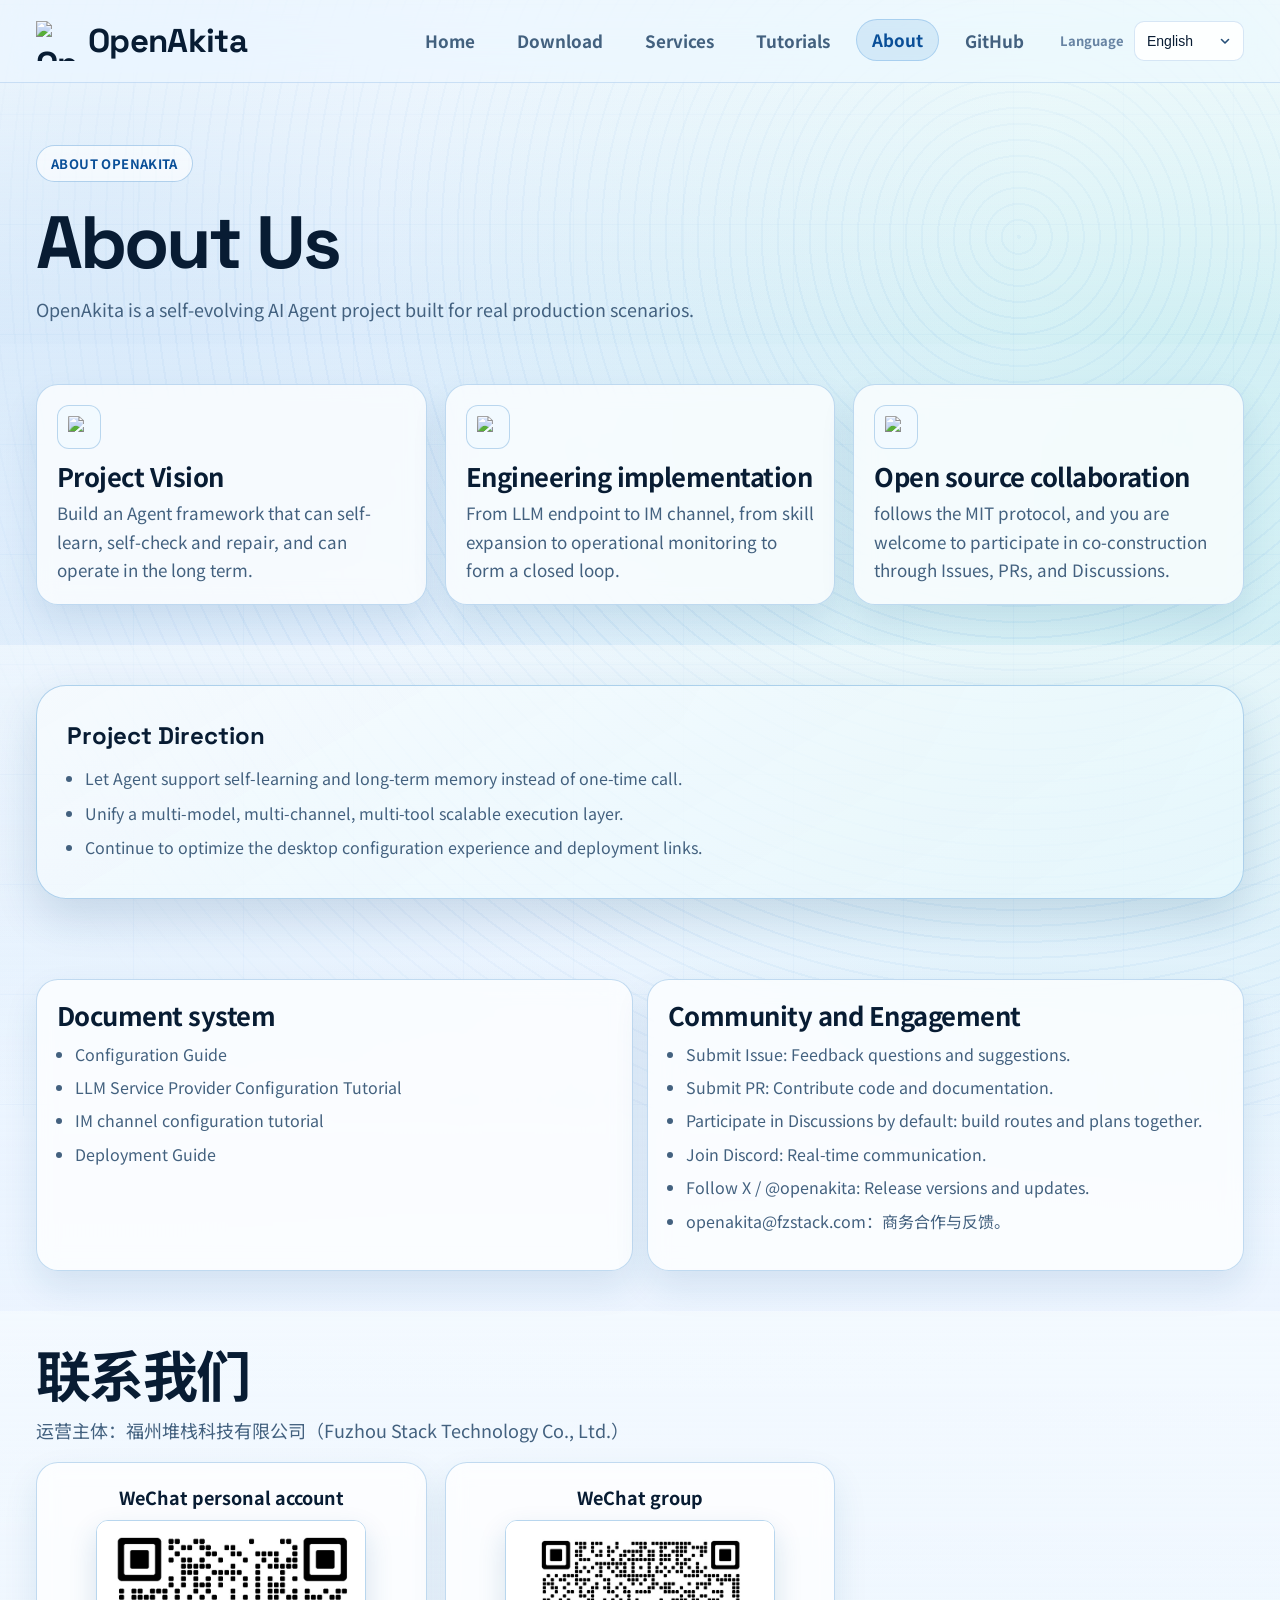
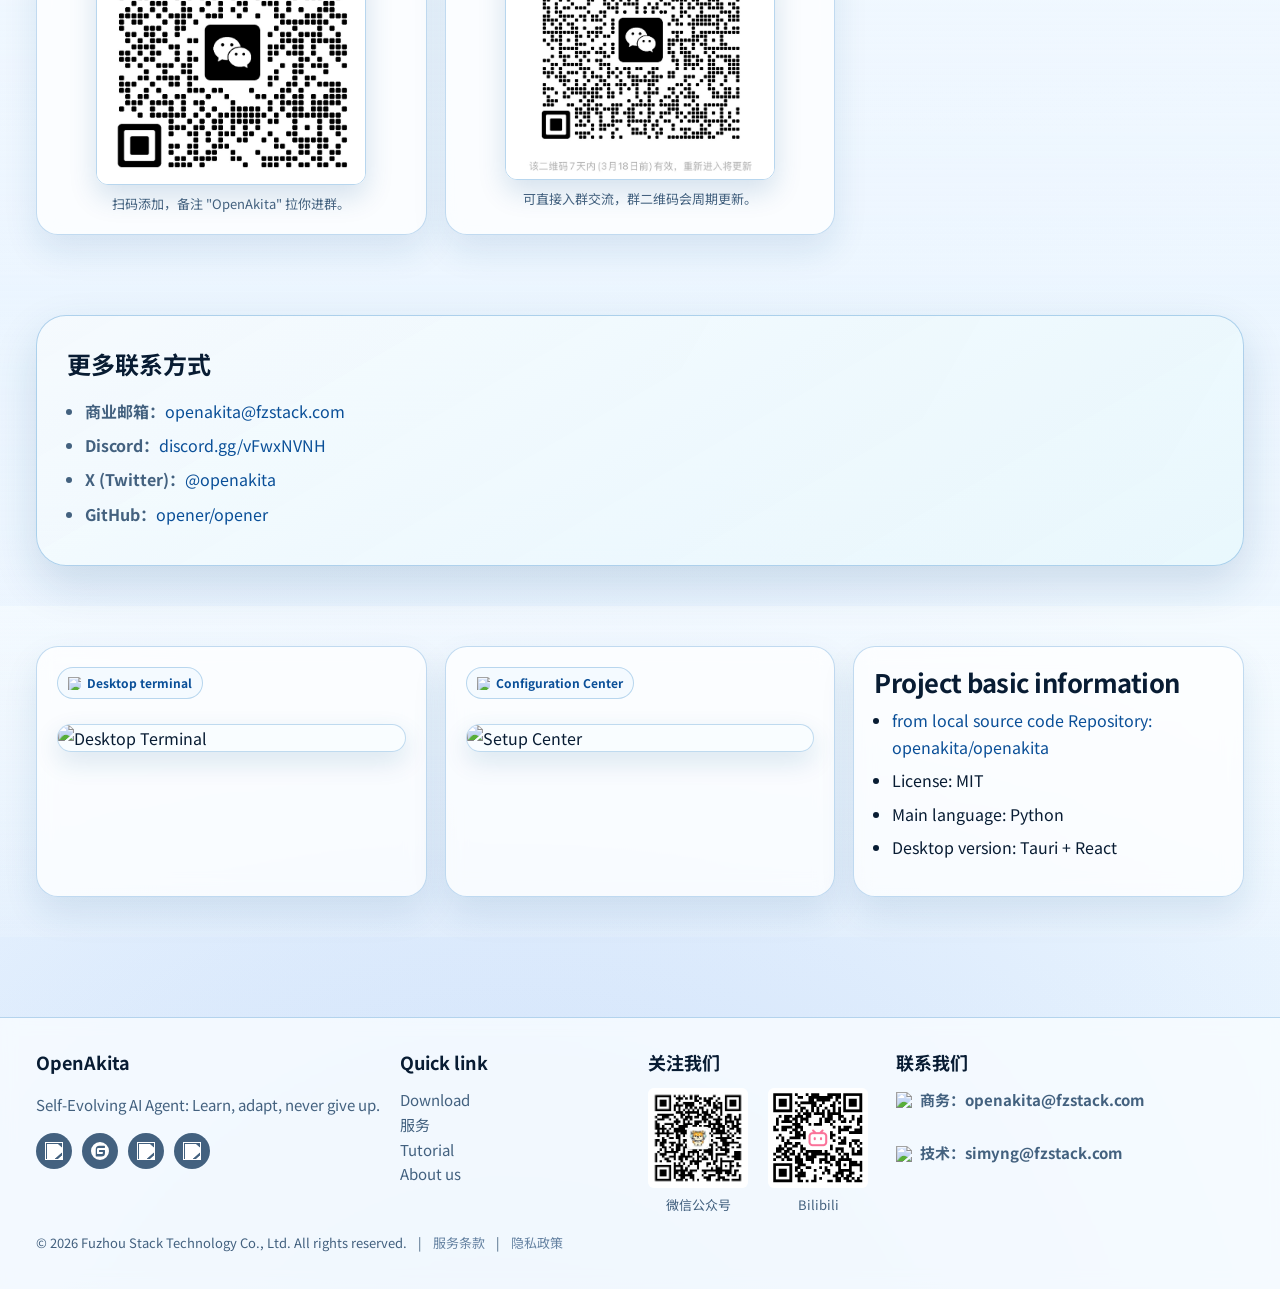
==== commit 69ff5b54: "feat: footer i18n, contact layout, about page updates - Add services/terms/privacy i18n translations" ====
--- a/about/index.html
+++ b/about/index.html
@@ -135,14 +135,9 @@
         </div>
         <div class="card-grid">
           <article class="card reveal qr-card">
-            <h4>微信公众号</h4>
-            <img class="qr-image" src="../assets/img/wx_fficial_accounts.jpg" alt="OpenAkita 微信公众号" loading="lazy" />
-            <p>关注公众号，获取最新动态与更新。</p>
-          </article>
-          <article class="card reveal qr-card">
-            <h4>商务合作微信</h4>
-            <img class="qr-image" src="../assets/img/person_wechat.jpg" alt="OpenAkita 商务合作微信" loading="lazy" />
-            <p>商务合作、企业定制请扫码联系。</p>
+            <h4>微信个人号</h4>
+            <img class="qr-image" src="../assets/img/person_wechat.jpg" alt="OpenAkita 微信个人号" loading="lazy" />
+            <p>扫码添加，备注 "OpenAkita" 拉你进群。</p>
           </article>
           <article class="card reveal qr-card">
             <h4>微信群</h4>
@@ -200,7 +195,13 @@
     <div class="container footer-grid">
       <div>
         <h4>OpenAkita</h4>
-        <p>Self-Evolving AI Agent — 由福州堆栈科技有限公司运营。</p>
+        <p class="footer-tagline">Self-Evolving AI Agent：自主学习，永不放弃。</p>
+        <div class="footer-brand-icons">
+          <a href="https://github.com/openakita/openakita" target="_blank" rel="noreferrer noopener" aria-label="GitHub"><img src="../assets/img/icons/github.svg" alt="" /></a>
+          <a href="https://gitee.com/openakita/openakita" target="_blank" rel="noreferrer noopener" aria-label="Gitee"><img src="../assets/img/icons/gitee.svg" alt="" /></a>
+          <a href="https://x.com/openakita" target="_blank" rel="noreferrer noopener" aria-label="X"><img src="../assets/img/icons/x.svg" alt="" /></a>
+          <a href="https://discord.gg/vFwxNVNH" target="_blank" rel="noreferrer noopener" aria-label="Discord"><img src="../assets/img/icons/discord.svg" alt="" /></a>
+        </div>
       </div>
       <div>
         <h4>快速链接</h4>
@@ -212,12 +213,17 @@
         </ul>
       </div>
       <div>
+        <h4>关注我们</h4>
+        <ul class="social-list footer-qr-list">
+          <li class="footer-qr"><img src="../assets/img/wx_fficial_accounts.jpg" alt="微信公众号" class="footer-qr-img" /><span>微信公众号</span></li>
+          <li class="footer-qr"><img src="../assets/img/bilibili.png" alt="Bilibili" class="footer-qr-img" /><span>Bilibili</span></li>
+        </ul>
+      </div>
+      <div>
         <h4>联系我们</h4>
         <ul class="social-list">
-          <li><a class="social-link" href="mailto:openakita@fzstack.com"><img src="../assets/img/icons/mail.svg" alt="Email" />openakita@fzstack.com</a></li>
-          <li><a class="social-link" href="https://github.com/openakita/openakita" target="_blank" rel="noreferrer noopener"><img src="../assets/img/icons/github.svg" alt="GitHub" />GitHub</a></li>
-          <li><a class="social-link" href="https://discord.gg/vFwxNVNH" target="_blank" rel="noreferrer noopener"><img src="../assets/img/icons/discord.svg" alt="Discord" />Discord</a></li>
-          <li><a class="social-link" href="https://x.com/openakita" target="_blank" rel="noreferrer noopener"><img src="../assets/img/icons/x.svg" alt="X" />X / @openakita</a></li>
+          <li><a class="social-link" href="mailto:openakita@fzstack.com"><img src="../assets/img/icons/mail.svg" alt="Email" />商务：openakita@fzstack.com</a></li>
+          <li><a class="social-link" href="mailto:simyng@fzstack.com"><img src="../assets/img/icons/mail.svg" alt="Email" />技术：simyng@fzstack.com</a></li>
         </ul>
       </div>
     </div>
--- a/assets/css/styles.css
+++ b/assets/css/styles.css
@@ -1696,8 +1696,67 @@
 
 .footer-grid {
   display: grid;
-  grid-template-columns: 1.2fr 1fr 1fr;
+  grid-template-columns: 1.2fr 0.8fr 0.8fr 1.2fr;
   gap: 16px;
+}
+
+.footer-brand-icons {
+  display: flex;
+  align-items: center;
+  gap: 10px;
+  margin-top: 12px;
+}
+
+.footer-brand-icons a {
+  display: flex;
+  align-items: center;
+  justify-content: center;
+  width: 36px;
+  height: 36px;
+  border-radius: 50%;
+  background: var(--text-muted);
+  color: #fff;
+  transition: background 0.2s, transform 0.2s;
+}
+
+.footer-brand-icons a:hover {
+  background: var(--primary-strong);
+  transform: scale(1.08);
+}
+
+.footer-brand-icons img {
+  width: 18px;
+  height: 18px;
+  filter: brightness(0) invert(1);
+}
+
+.footer-grid .social-link {
+  word-break: break-all;
+}
+
+.footer-qr-list {
+  display: flex;
+  flex-direction: row;
+  flex-wrap: wrap;
+  gap: 20px;
+}
+
+.footer-qr {
+  display: flex;
+  flex-direction: column;
+  align-items: center;
+  gap: 6px;
+}
+
+.footer-qr-img {
+  width: 100px;
+  height: 100px;
+  border-radius: 6px;
+}
+
+.footer-qr span {
+  font-size: 13px;
+  color: var(--text-muted);
 }
 
 .footer-grid h4 {
@@ -1714,7 +1773,8 @@
 
 .footer-grid ul {
   margin: 0;
-  padding-left: 18px;
+  padding-left: 0;
+  list-style: none;
 }
 
 .reveal {
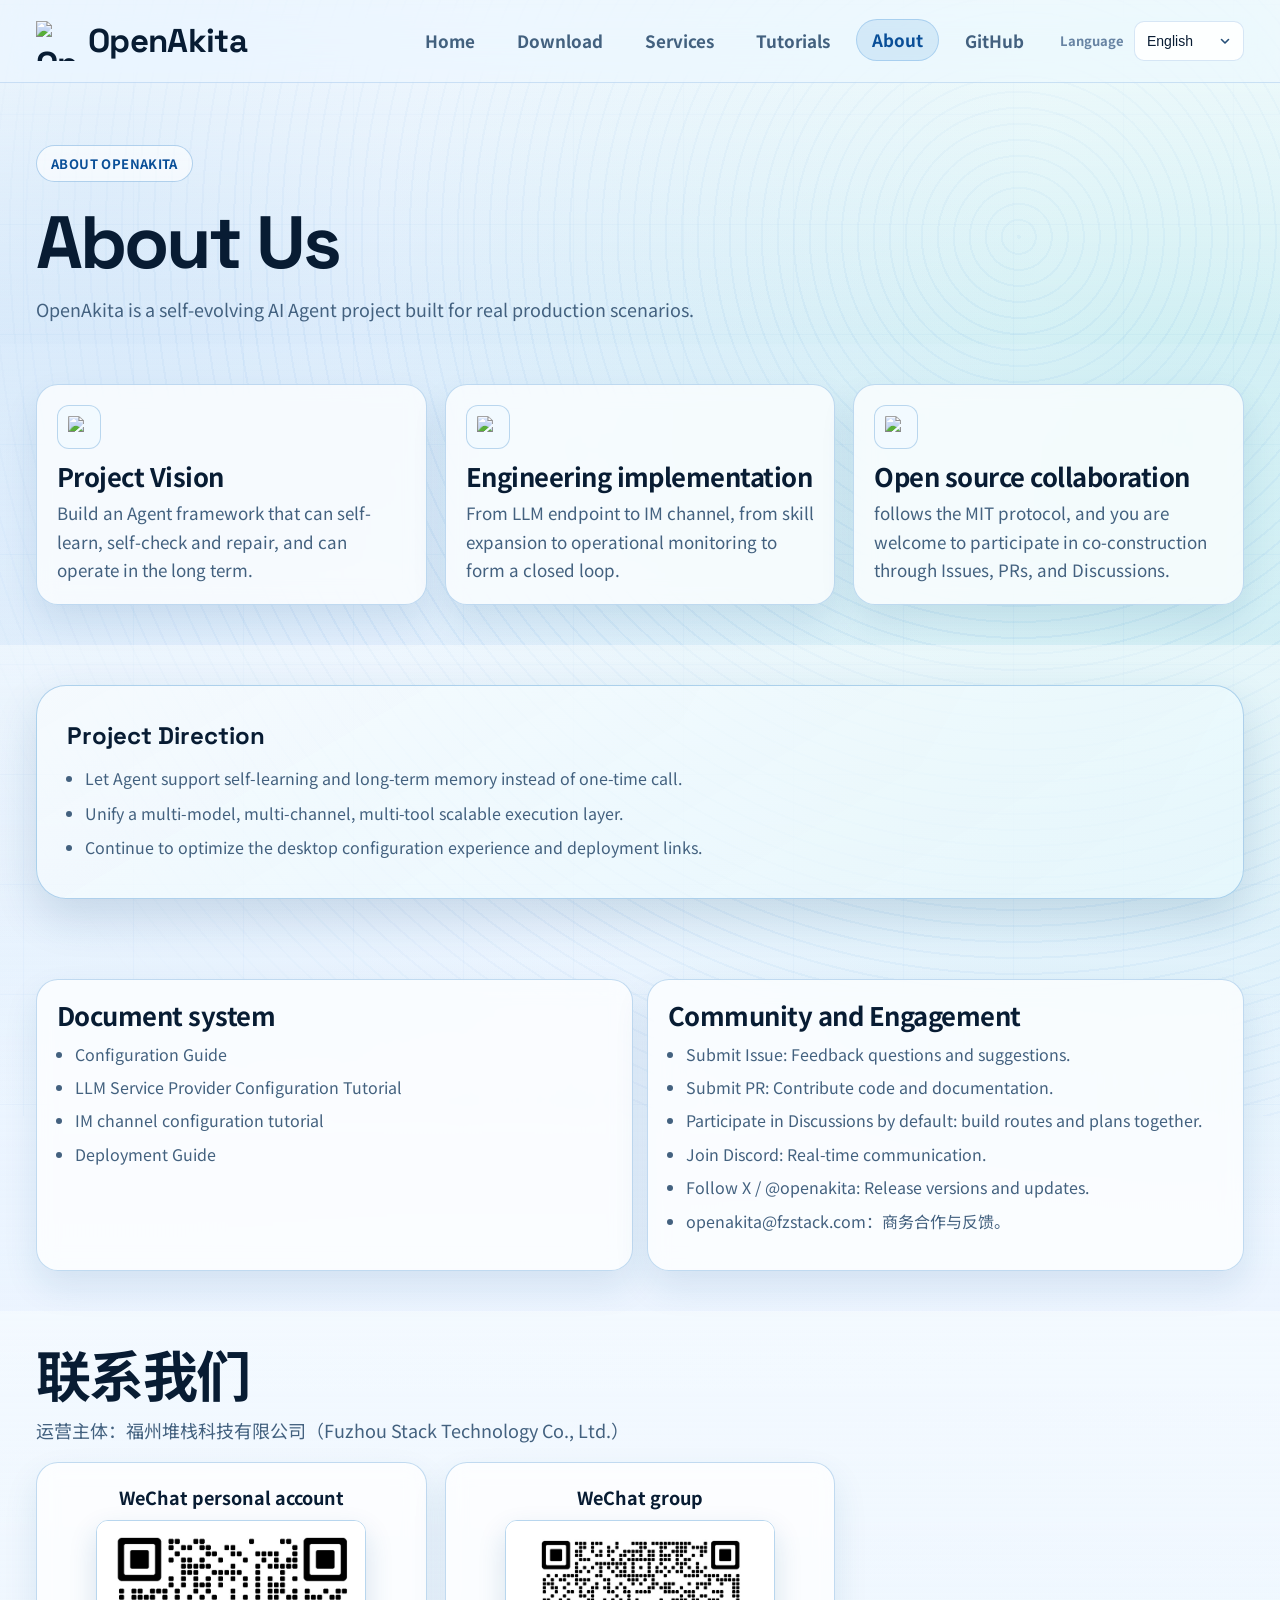
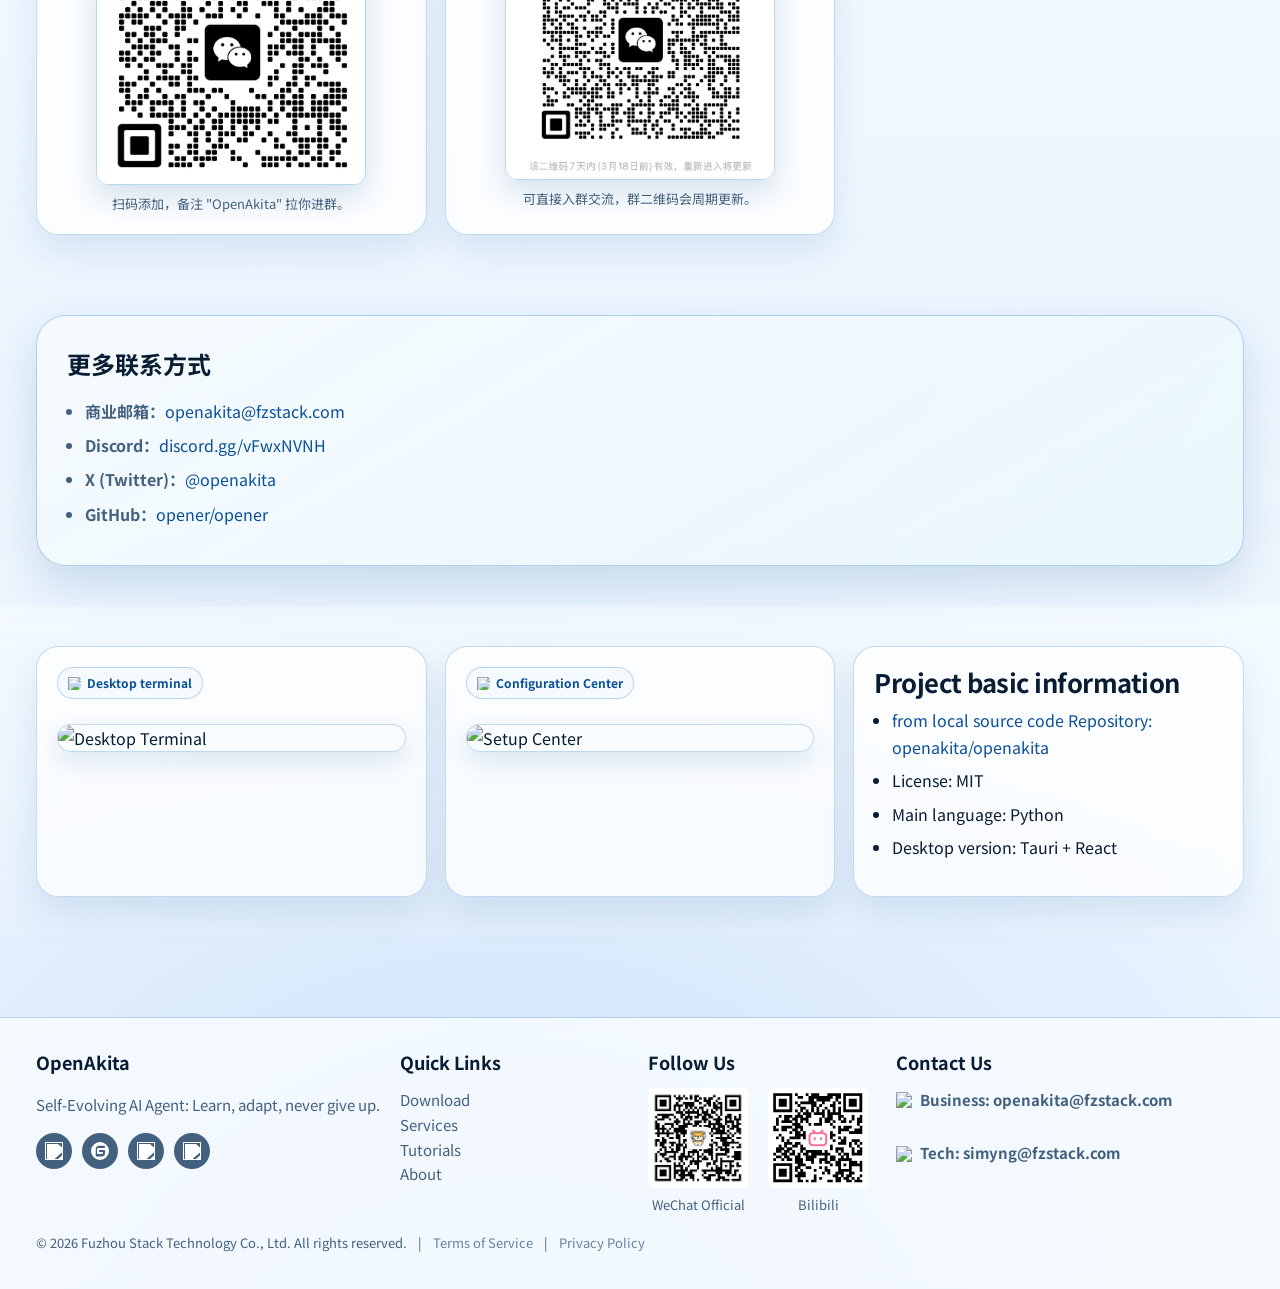
==== commit d553f0d2: "fix: remove duplicate contact label prefixes in footer HTML, let JS i18n handle them Made-with: Curs" ====
--- a/about/index.html
+++ b/about/index.html
@@ -222,8 +222,8 @@
       <div>
         <h4>联系我们</h4>
         <ul class="social-list">
-          <li><a class="social-link" href="mailto:openakita@fzstack.com"><img src="../assets/img/icons/mail.svg" alt="Email" />商务：openakita@fzstack.com</a></li>
-          <li><a class="social-link" href="mailto:simyng@fzstack.com"><img src="../assets/img/icons/mail.svg" alt="Email" />技术：simyng@fzstack.com</a></li>
+          <li><a class="social-link" href="mailto:openakita@fzstack.com"><img src="../assets/img/icons/mail.svg" alt="Email" />openakita@fzstack.com</a></li>
+          <li><a class="social-link" href="mailto:simyng@fzstack.com"><img src="../assets/img/icons/mail.svg" alt="Email" />simyng@fzstack.com</a></li>
         </ul>
       </div>
     </div>
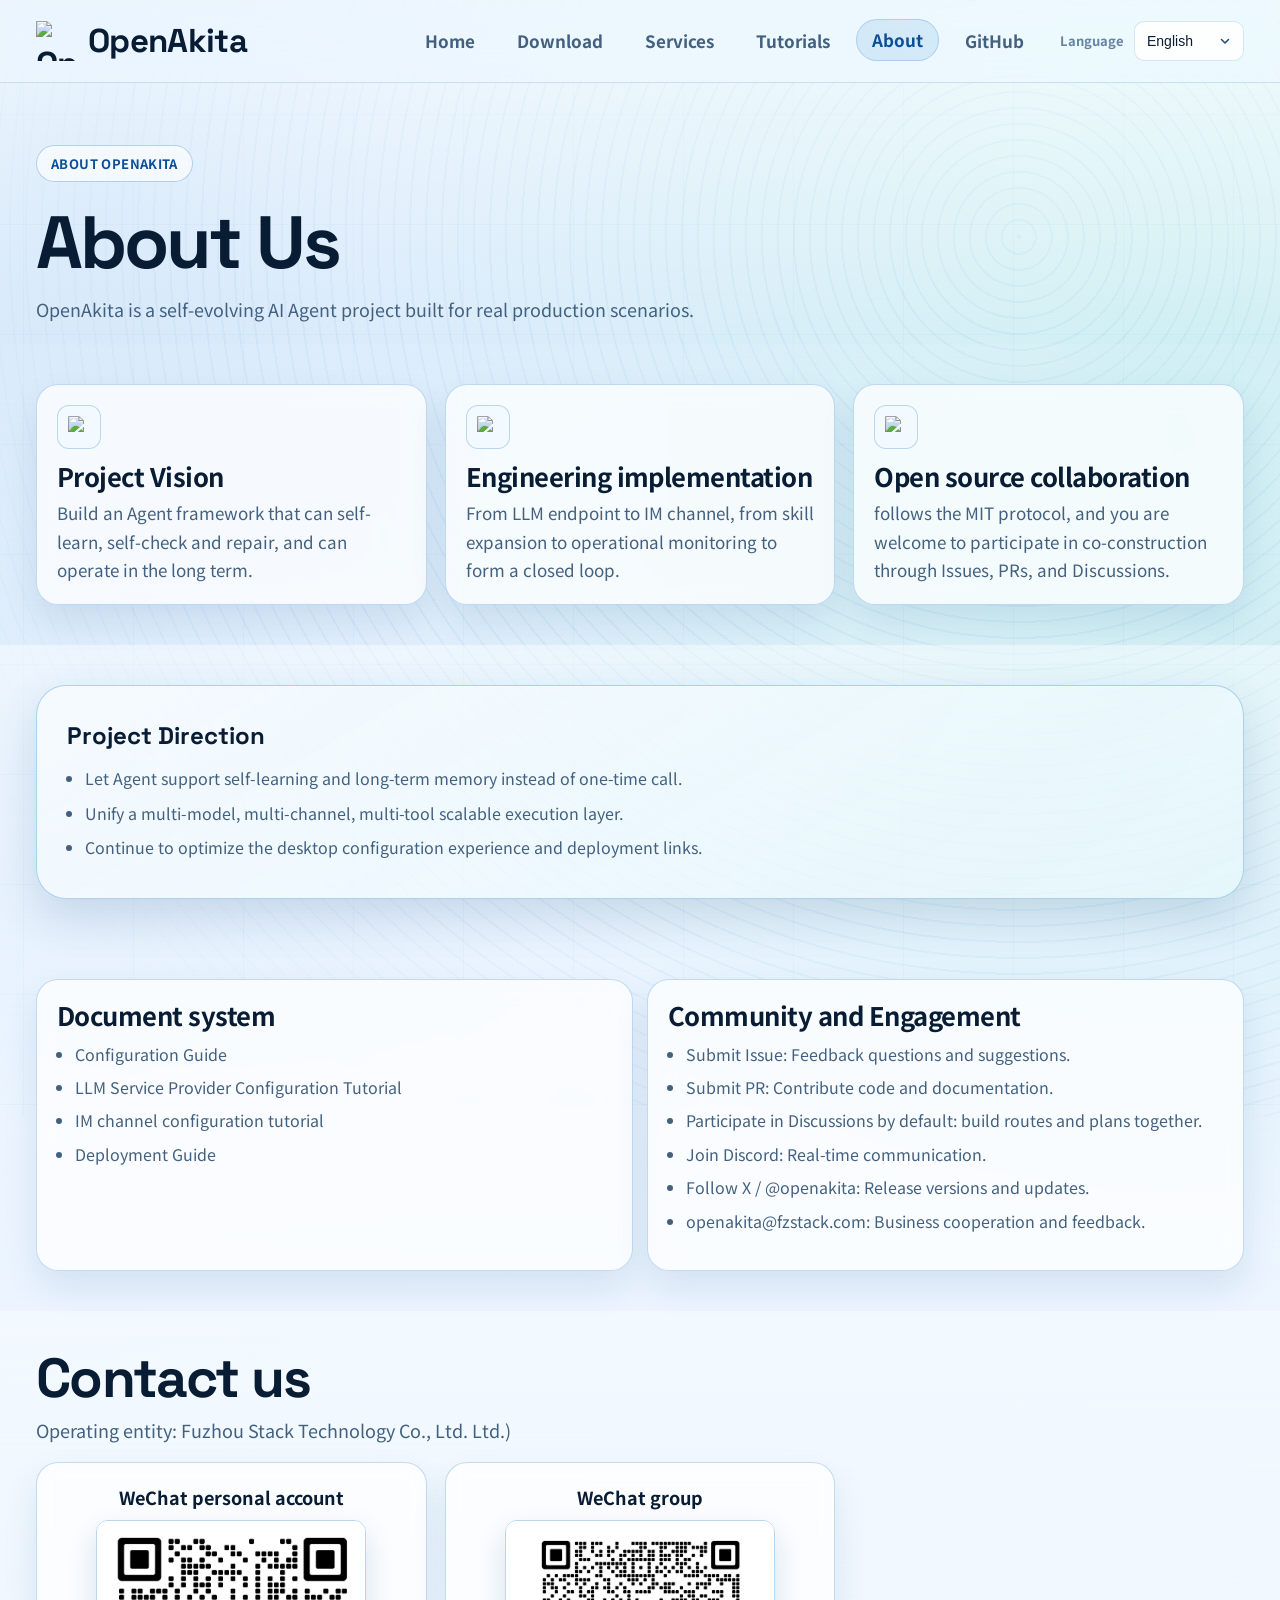
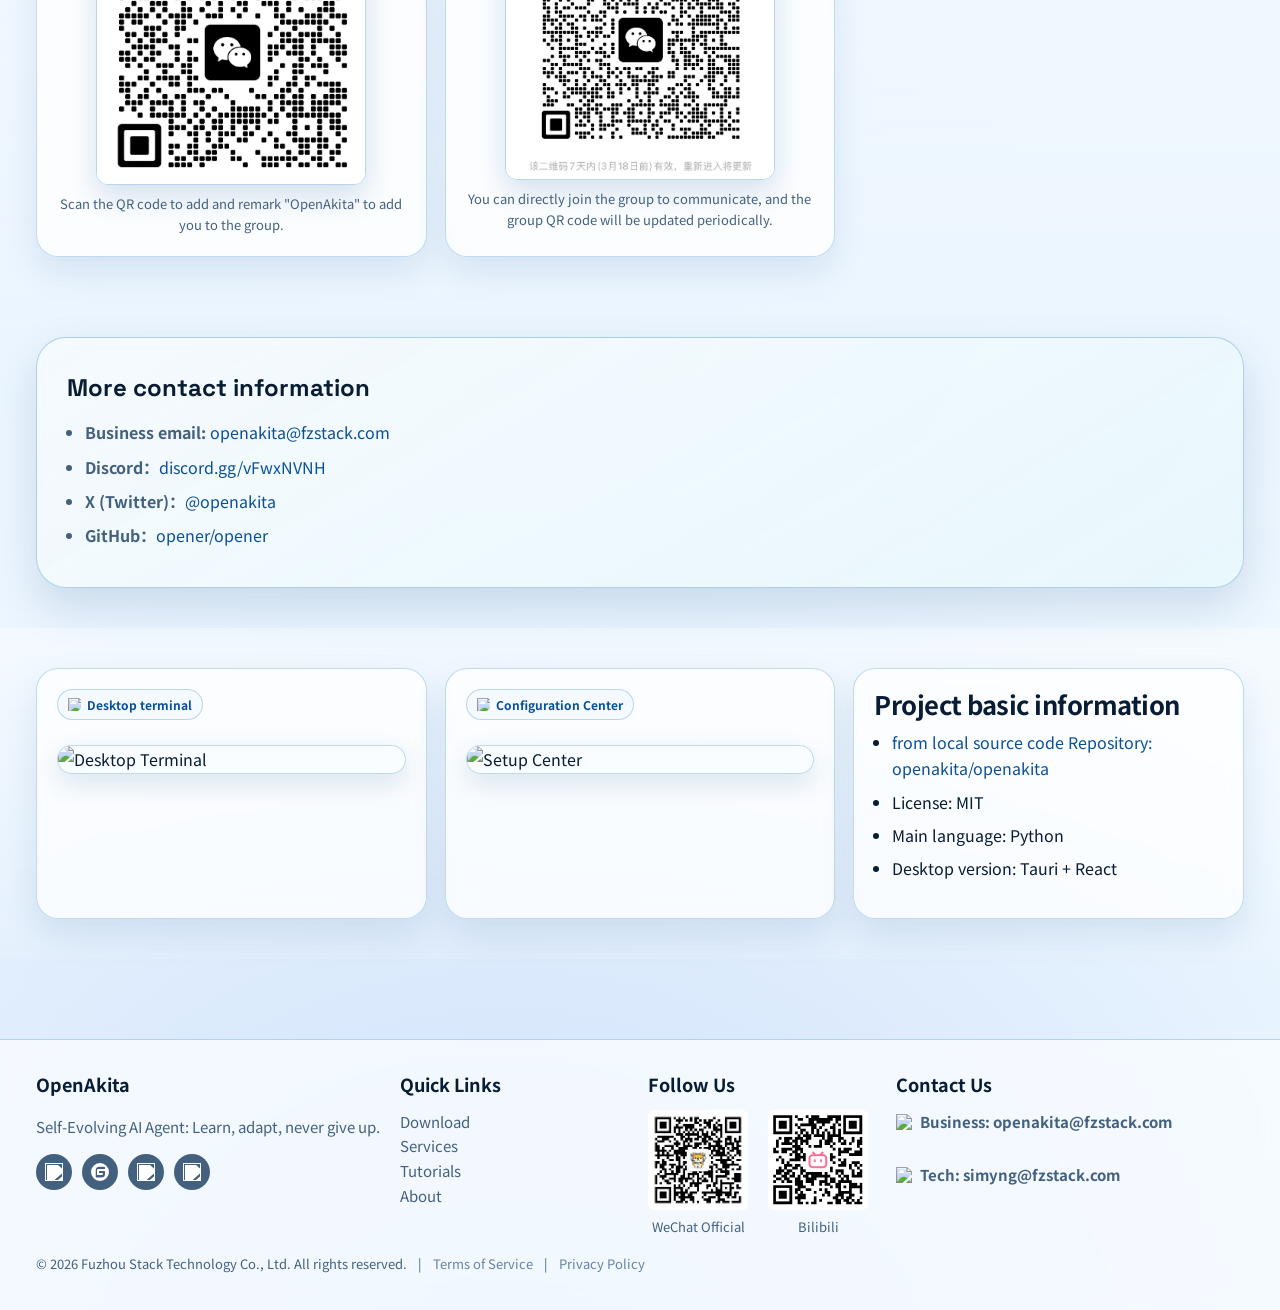
==== commit 8dffe835: "feat(i18n): replace runtime Google Translate with static pre-compiled language packs for all pages M" ====
--- a/about/index.html
+++ b/about/index.html
@@ -237,6 +237,6 @@
   </footer>
 
   <script src="../assets/js/motion.js"></script>
-  <script src="../assets/js/main.js"></script>
+  <script src="../assets/js/main.js?v=20260316-i18n-full"></script>
 </body>
 </html>
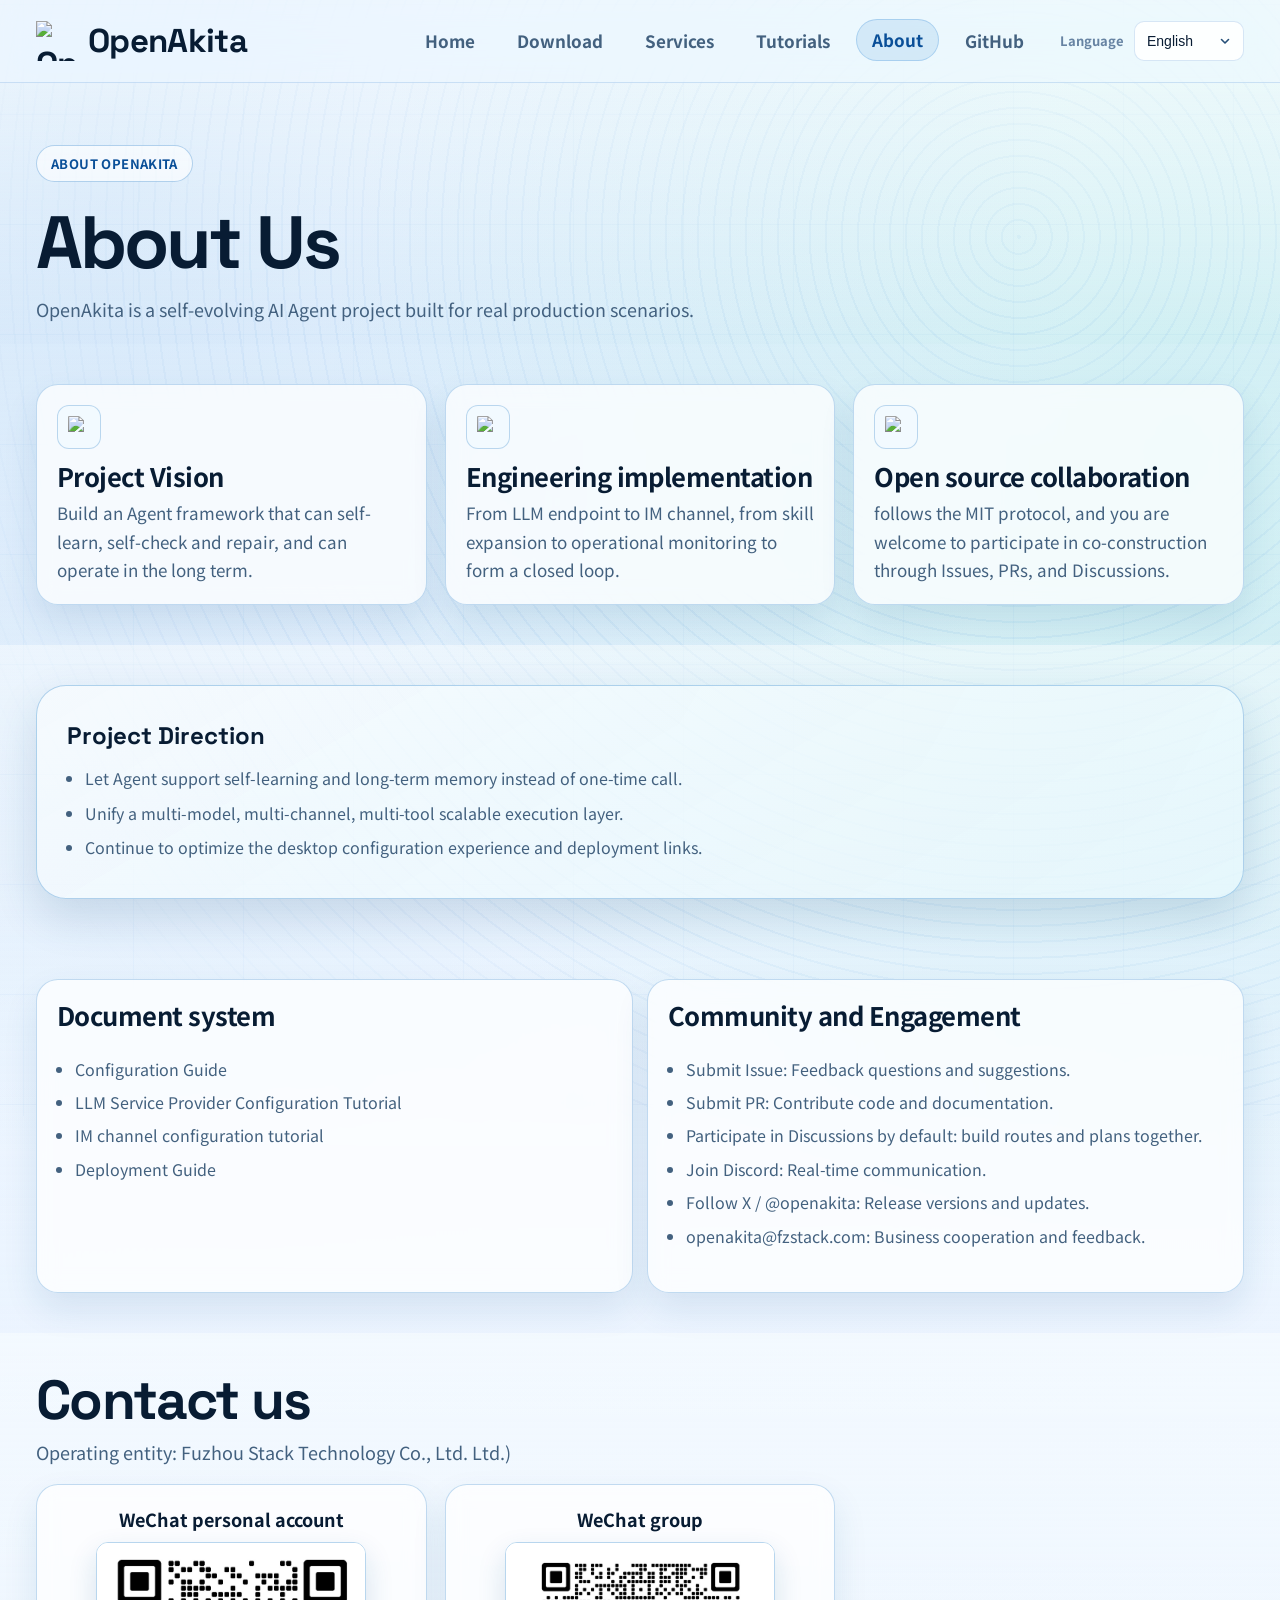
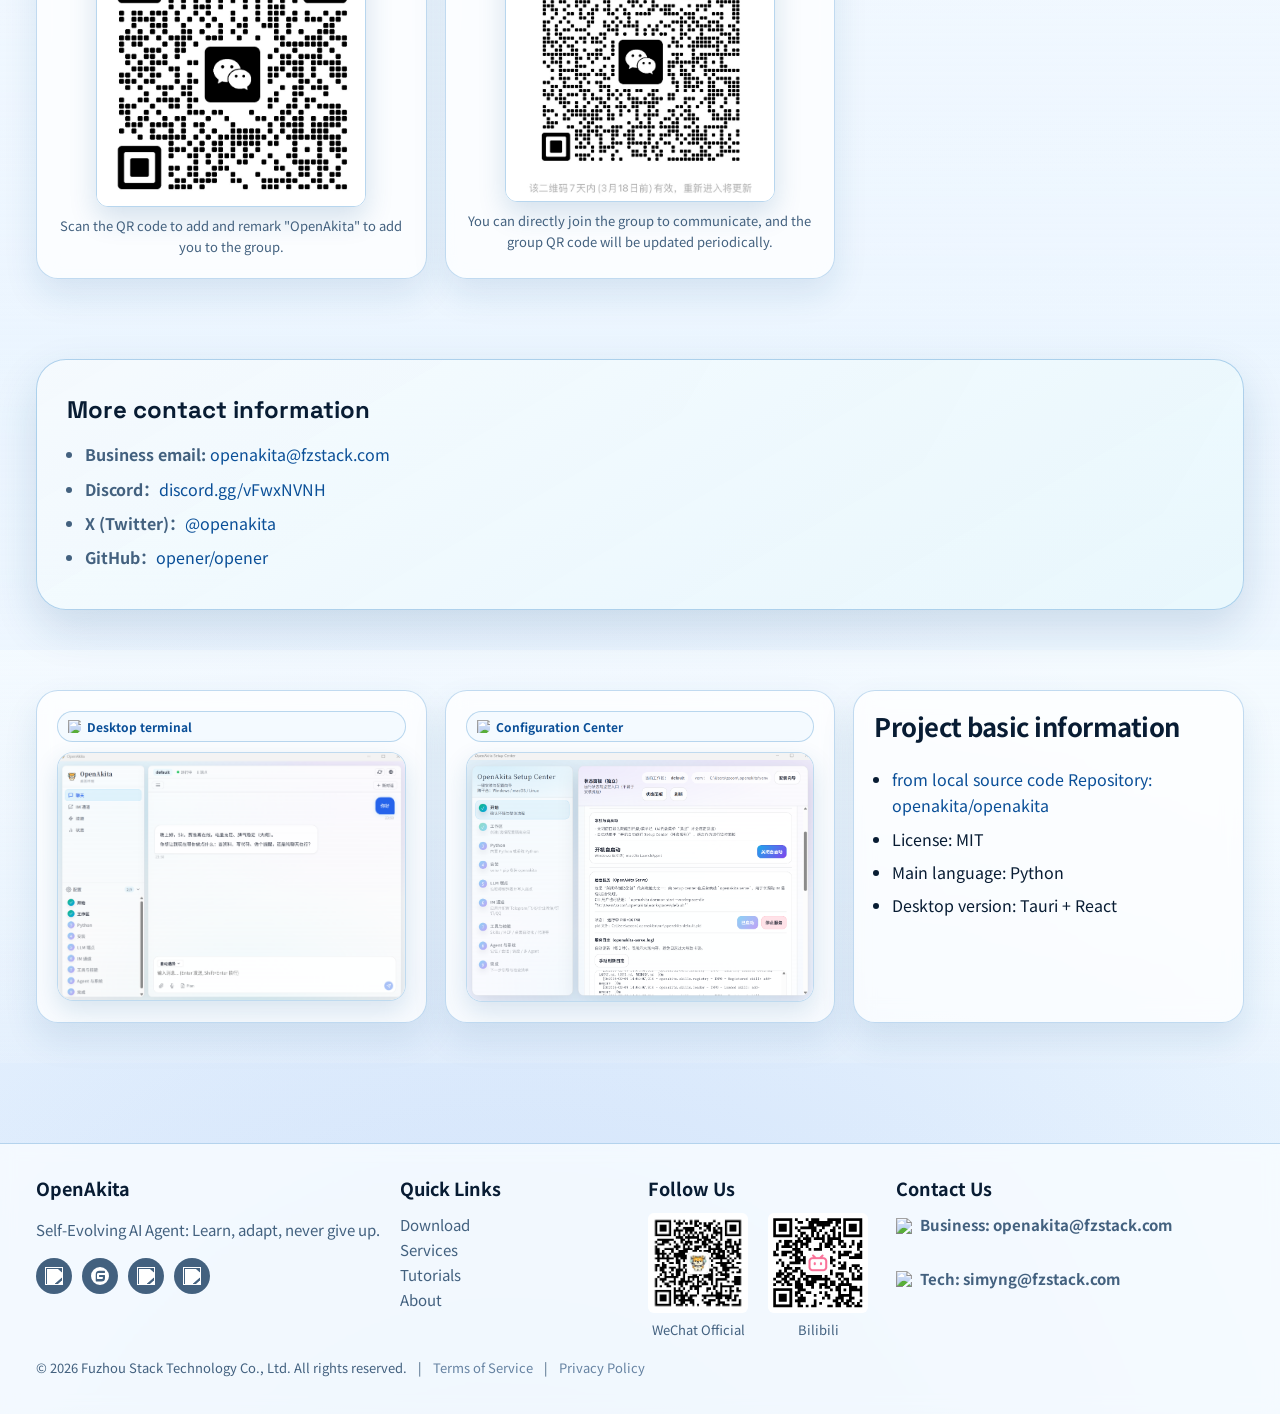
==== commit 427ac09f: "feat(i18n): add image localization framework with zh/en directory structure Made-with: Cursor" ====
--- a/about/index.html
+++ b/about/index.html
@@ -167,14 +167,14 @@
         <article class="card reveal">
           <span class="badge"><img src="../assets/img/icons/book.svg" alt="preview" />桌面终端</span>
           <div class="media-frame" style="margin-top: 10px;">
-            <img src="../assets/img/desktop_terminal.png" alt="Desktop Terminal" loading="lazy" />
+            <img data-i18n-img src="../assets/img/zh/desktop_terminal.png" alt="Desktop Terminal" loading="lazy" />
           </div>
         </article>
 
         <article class="card reveal">
           <span class="badge"><img src="../assets/img/icons/book.svg" alt="preview" />配置中心</span>
           <div class="media-frame" style="margin-top: 10px;">
-            <img src="../assets/img/setupcenter.png" alt="Setup Center" loading="lazy" />
+            <img data-i18n-img src="../assets/img/zh/setupcenter.png" alt="Setup Center" loading="lazy" />
           </div>
         </article>
 
@@ -236,6 +236,7 @@
     </div>
   </footer>
 
+<script src="../assets/js/tracker.js"></script>
   <script src="../assets/js/motion.js"></script>
   <script src="../assets/js/main.js?v=20260316-i18n-full"></script>
 </body>
--- a/assets/css/styles.css
+++ b/assets/css/styles.css
@@ -481,6 +481,24 @@
   justify-content: center;
 }
 
+/* GitHub Stars — Nav badge */
+.main-nav a.has-stars {
+  gap: 6px;
+}
+
+.nav-star-badge {
+  font-size: 13px;
+  font-weight: 700;
+  color: var(--primary);
+  opacity: 0.7;
+}
+
+.nav-star-badge::before {
+  content: "\2605";
+  margin-right: 2px;
+  font-size: 11px;
+}
+
 .hero-kpis {
   margin-top: 20px;
   display: grid;
@@ -730,6 +748,8 @@
   backdrop-filter: blur(10px);
   box-shadow: var(--shadow-card);
   padding: 20px;
+  display: flex;
+  flex-direction: column;
   transition: transform 0.24s ease, box-shadow 0.26s ease, border-color 0.26s ease;
 }
 
@@ -760,7 +780,8 @@
 }
 
 .card .actions {
-  margin-top: 16px;
+  margin-top: auto;
+  padding-top: 16px;
   display: flex;
   flex-wrap: wrap;
   gap: 10px;
@@ -1585,23 +1606,33 @@
   padding: 16px;
 }
 
+.video-list {
+  display: grid;
+  grid-template-columns: 1fr;
+  gap: 28px;
+  max-width: 900px;
+  margin: 0 auto;
+}
+
+.video-item h3 {
+  margin-bottom: 10px;
+  font-size: 18px;
+}
+
 .video-embed {
   position: relative;
   width: 100%;
   aspect-ratio: 16 / 9;
   border-radius: var(--radius-sm);
   border: 1px solid rgba(117, 175, 221, 0.44);
-  background: linear-gradient(150deg, #f4fbff, #e6f2ff);
-  color: var(--text-dim);
-  display: flex;
-  align-items: center;
-  justify-content: center;
-  text-align: center;
-  padding: 20px;
+  background: #000;
   overflow: hidden;
 }
 
 .video-embed iframe {
+  position: absolute;
+  top: 0;
+  left: 0;
   width: 100%;
   height: 100%;
   border: 0;
